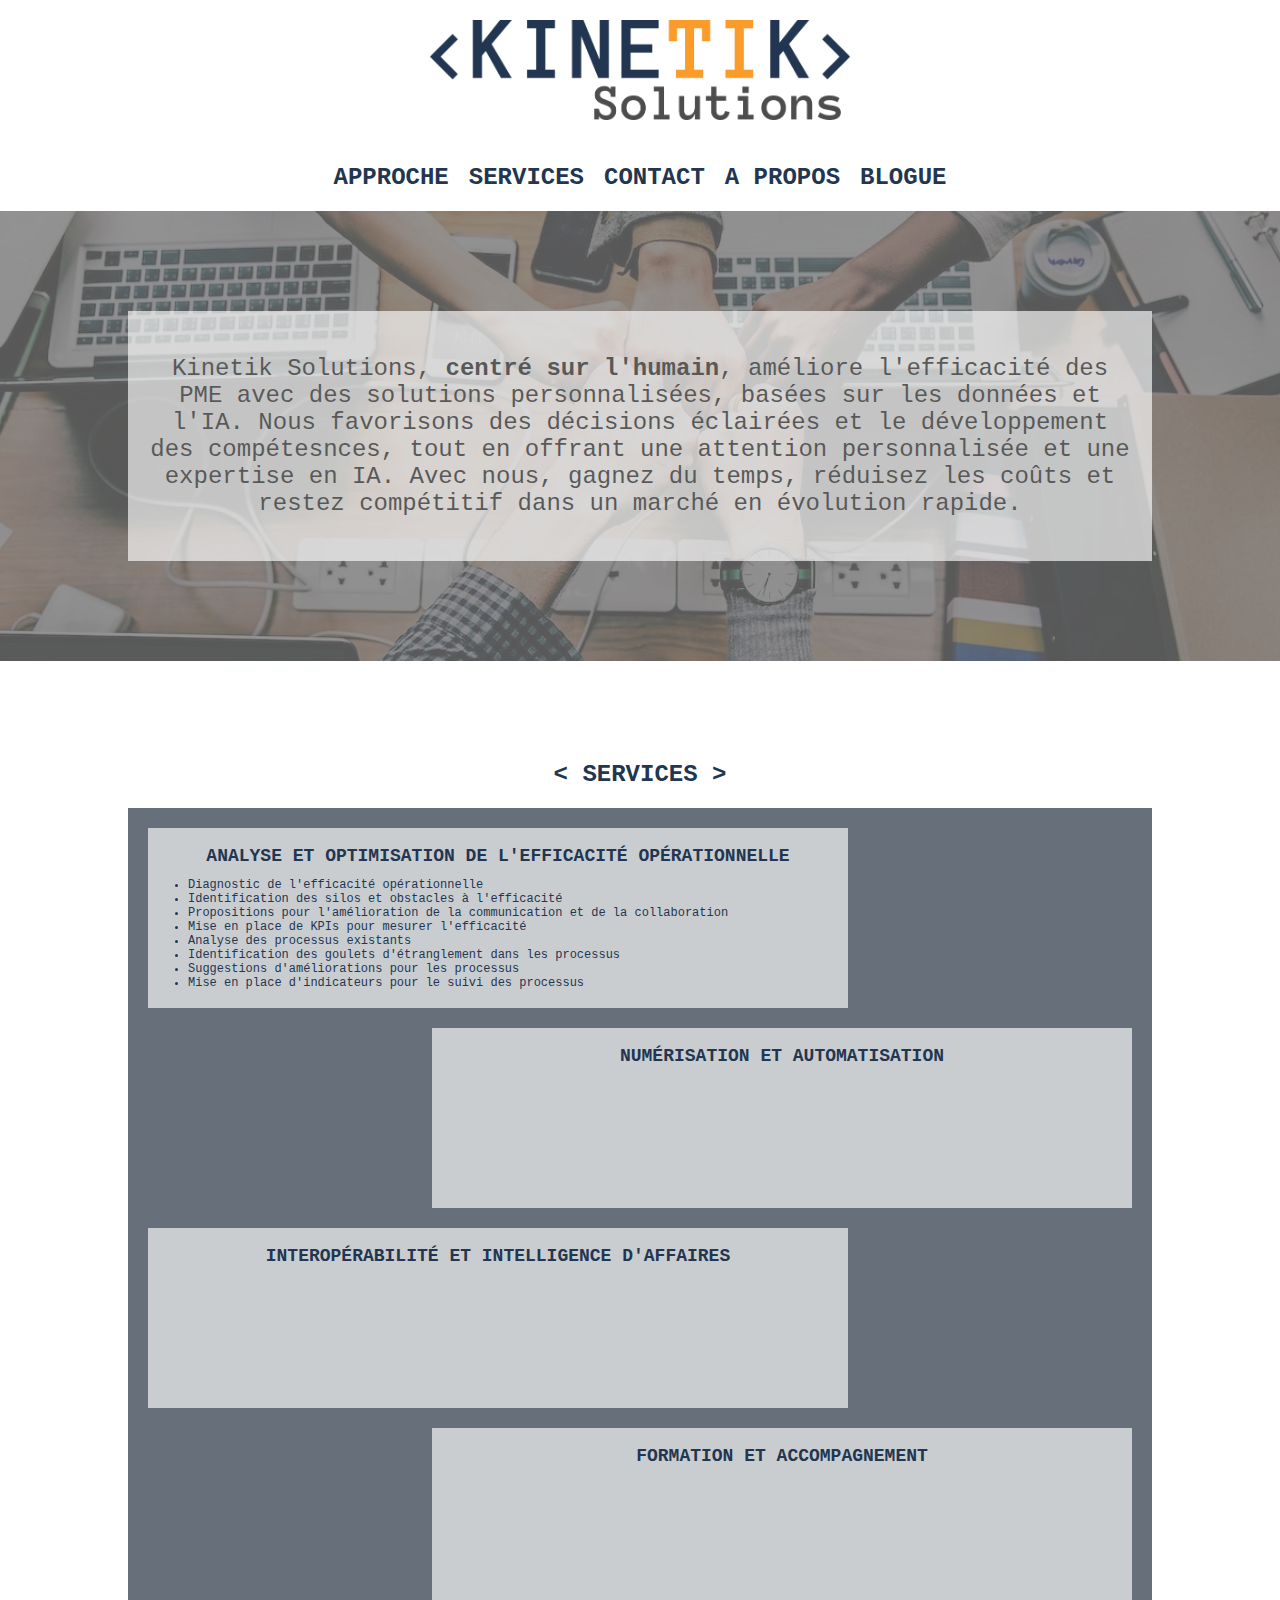
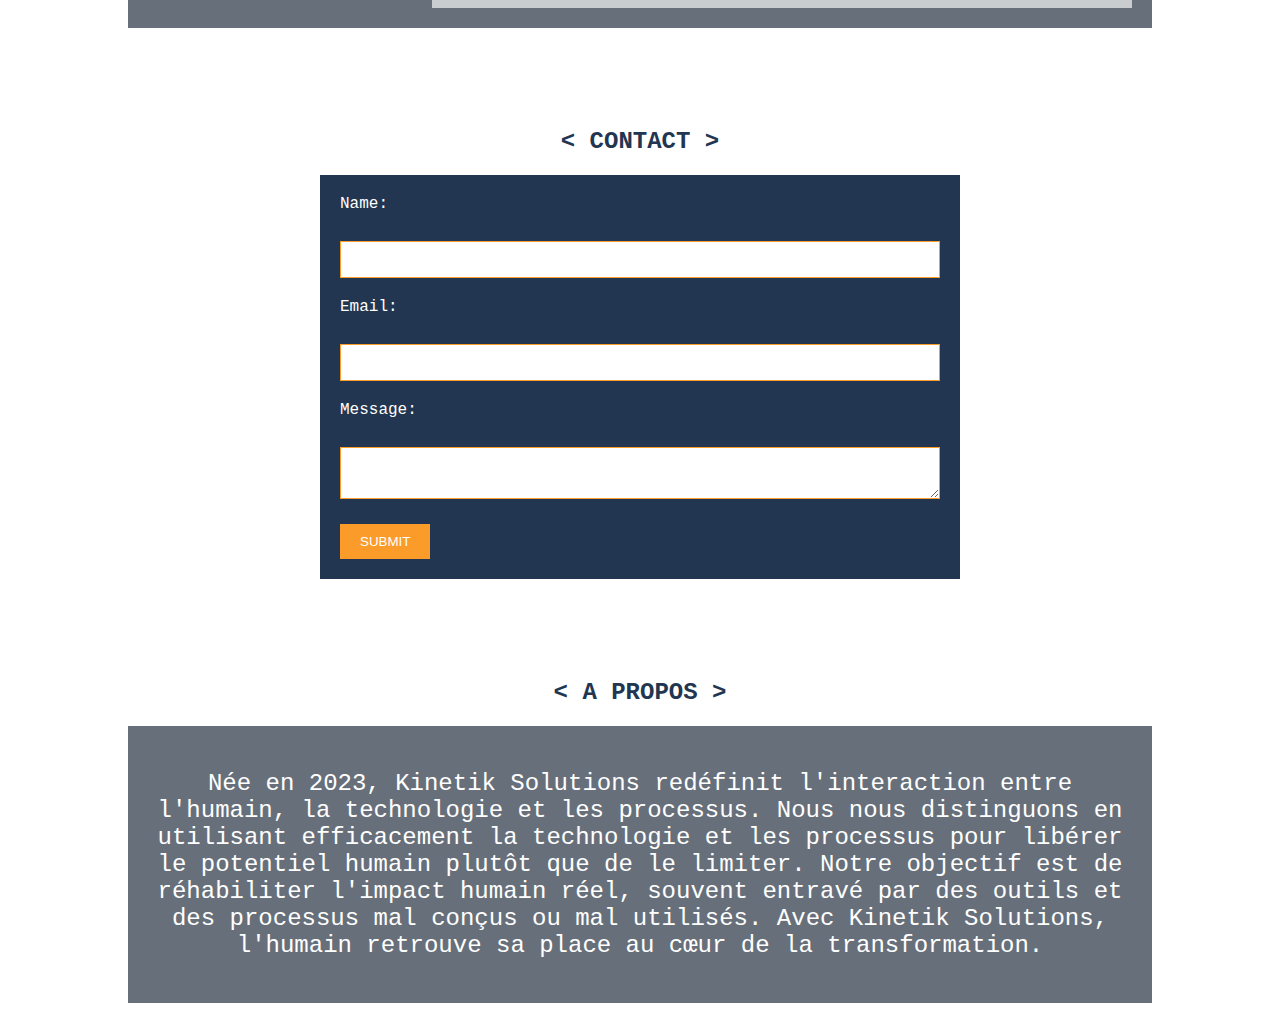
==== index.html @ 67745c31 "updates du 3 juillet" ====
<!DOCTYPE html>
<html>

<head>
    <style>
        * {
            box-sizing: border-box;
        }

        body,
        html {
            margin: 0;
            padding: 0;
        }

        #logo {
            width: 100%;
            text-align: center;
            padding: 20px;
        }

        #navbar {
            background: #FFF;
            color: #fff;
            text-align: center;
            padding: 20px;
            display: flex;
            justify-content: flex-start;
            align-items: center;
            position: relative;
            padding-left: 20px;
        }

        #navbar-container {
            display: flex;
            justify-content: center;
            align-items: center;
            width: 100%;
        }

        #navbar-container img {
            display: none;
            margin-right: 10px;

        }

        #navbar.sticky {
            position: fixed;
            top: 0;
            width: 100%;
            z-index: 1;
        }

        #navbar.sticky #navbar-container img {
            display: block;

        }

        #navbar ul {
            list-style-type: none;
            margin: 0;
            padding: 0;
            display: inline-flex;
            justify-content: center;
        }

        #navbar ul li {
            margin: 0 10px;
        }

        #navbar ul li a {
            text-decoration: none;
            font-family: 'Anonymous Pro', monospace;
            font-weight: bold;
            font-size: 24px;
            text-transform: uppercase;
            color: #223651;
            transition: color 0.2s;
        }

        #navbar ul li a:hover {
            color: #FB9C2A;
            text-decoration: underline;
        }

        @media (max-width: 768px) {
            #logo {
                display: none;
            }

            #navbar {
                flex-direction: column;
                align-items: center;
            }

            #navbar-container {
                flex-direction: column;
            }

            #navbar ul {
                flex-direction: column;
                width: 100%;
            }

            #navbar ul li {
                text-align: center;
                margin: 10px 0;
            }

            #navbar-container img {
                display: block;
                margin-bottom: 10px;
            }
        }



        .content h2 {
            margin-top: 100px;
            font-family: 'Anonymous Pro', monospace;
            font-weight: bold;
            color: #223651;
            font-size: 24px;
            text-align: center;
            text-transform: uppercase;


        }

        .content h3 {
            font-family: 'Anonymous Pro', monospace;
            font-weight: bold;
            color: #223651;
            font-size: 18px;
            margin-bottom: 10px;
            text-align: center;
            text-transform: uppercase;


        }

        .bg-image {
            background-image: url('./img/team.avif');
            opacity: 0.65;
            background-size: cover;
            background-position: center;
            width: 100vw;
            min-height: 50vh;
            display: flex;
            justify-content: center;
            align-items: center;
            position: relative;
        }

        .bg-image::after {
            content: "";
            background: rgba(0, 0, 0, 0.65);
            position: absolute;
            top: 0;
            bottom: 0;
            left: 0;
            right: 0;
        }

        .s1-text-box {
            background: rgba(255, 255, 255, 0.65);
            font-family: 'Anonymous Pro', monospace;
            font-size: 24px;
            padding: 20px;
            color: #000000;
            text-align: center;
            max-width: 80%;
            position: relative;
            z-index: 1;
        }

        .s2-text-box {
            background: rgba(22, 36, 51, 0.65);
            font-family: 'Anonymous Pro', monospace;
            font-size: 24px;
            padding: 20px;
            color: #223651;
            text-align: center;
            max-width: 80%;
            height: 820px;
            margin: 0 auto;
            position: relative;

        }

        .s4-text-box {
            background: rgba(22, 36, 51, 0.65);
            font-family: 'Anonymous Pro', monospace;
            font-size: 24px;
            padding: 20px;
            color: #FFF;
            text-align: center;
            max-width: 80%;
            margin: 0 auto;

        }

        .section1 {
            margin: 0;
            padding: 0;

        }

        .s2_box1 {
            left: 20px;
            position: absolute;
            width: 700px;
            height: 180px;
            background-color: rgba(255, 255, 255, 0.65)
        }

        .s2_box2 {
            position: absolute;
            right: 20px;
            top: 220px;
            width: 700px;
            height: 180px;
            background-color: rgba(255, 255, 255, 0.65);
        }

        .s2_box3 {
            left: 20px;
            position: absolute;
            top: 420px;
            width: 700px;
            height: 180px;
            background-color: rgba(255, 255, 255, 0.65)
        }

        .s2_box4 {
            position: absolute;
            right: 20px;
            top: 620px;
            width: 700px;
            height: 180px;
            background-color: rgba(255, 255, 255, 0.65);
        }

        .service_list {
            font-size: 12px;
            text-align: left;

        }

        @import url('https://fonts.googleapis.com/css2?family=Anonymous+Pro&display=swap');

        .contact-form-container {
            font-family: 'Anonymous Pro', monospace;
            background-color: #223651;
            color: #FFF;
            padding: 20px;
            width: 50%;
            margin: auto;
        }

        .contact-form label {
            display: block;
            margin-bottom: 10px;
        }

        .contact-form input[type="text"],
        .contact-form input[type="email"],
        .contact-form textarea {
            width: 100%;
            padding: 10px;
            margin-bottom: 20px;
            border: 1px solid #FB9C2A;
            background-color: #FFF;
            color: #223651;
        }

        .contact-form input[type="submit"] {
            background-color: #FB9C2A;
            border: none;
            color: #FFF;
            padding: 10px 20px;
            text-transform: uppercase;
            cursor: pointer;
        }

        .contact-form input[type="submit"]:hover {
            background-color: #FFF;
            color: #223651;
        }
    </style>
    <title>Kinetik Solutions</title>
</head>

<body>
    <div id="logo">
        <img src="./img/brand/ks_logo5_selected.png" alt="Kinetik Solutions Logo" height="100px">
    </div>

    <nav id="navbar">
        <div id="navbar-container">
            <img src="./img/brand/ks_logo5_selected.png" height="42px" alt="Nav Image">
            <ul>
                <li><a href="#section1">Approche</a></li>
                <li><a href="#section2">Services</a></li>
                <li><a href="#section3">Contact</a></li>
                <li><a href="#section4">A Propos</a></li>
                <li><a href="">Blogue</a></li>
            </ul>
        </div>
    </nav>

    <div id="section1" class="content">
        <div class="bg-image">
            <div class="s1-text-box">
                <p>Kinetik Solutions, <strong>centré sur l'humain</strong>, améliore l'efficacité des PME avec des
                    solutions personnalisées, basées sur les données et l'IA. Nous favorisons des décisions éclairées et
                    le développement des compétesnces, tout en offrant une attention personnalisée et une expertise en
                    IA. Avec nous, gagnez du temps, réduisez les coûts et restez compétitif dans un marché en évolution
                    rapide.</p>
            </div>
        </div>
    </div>

    <div id="section2" class="content">
        <h2>&lt Services &gt</h2>
        <div class="s2-text-box">
            <div class="s2_box1">
                <h3>Analyse et optimisation de l'efficacité opérationnelle</h3>
                <ul class="service_list">
                    <li>Diagnostic de l'efficacité opérationnelle</li>
                    <li>Identification des silos et obstacles à l'efficacité</li>
                    <li>Propositions pour l'amélioration de la communication et de la collaboration</li>
                    <li>Mise en place de KPIs pour mesurer l'efficacité</li>
                    <li>Analyse des processus existants</li>
                    <li>Identification des goulets d'étranglement dans les processus</li>
                    <li>Suggestions d'améliorations pour les processus</li>
                    <li>Mise en place d'indicateurs pour le suivi des processus</li>
                </uL>
            </div>
            <div class="s2_box2">
                <h3>Numérisation et automatisation</h3>
            </div>
            <div class="s2_box3">
                <h3>Interopérabilité et intelligence d'affaires</h3>
            </div>
            <div class="s2_box4">
                <h3>Formation et accompagnement</h3>
            </div>
        </div>

    </div>

    <div id="section3" class="content">
        <h2>&lt Contact &gt</h2>

        <div class="contact-form-container">
            <form class="contact-form">
                <label for="name">Name:</label><br>
                <input type="text" id="name" name="name"><br>
                <label for="email">Email:</label><br>
                <input type="email" id="email" name="email"><br>
                <label for="message">Message:</label><br>
                <textarea id="message" name="message"></textarea><br>
                <input type="submit" value="Submit">
            </form>
        </div>




    </div>

    <div id="section4" class="content">
        <h2>&lt A Propos &gt</h2>
        <div class="s4-text-box">
            <p>Née en 2023, Kinetik Solutions redéfinit l'interaction entre l'humain, la technologie et les processus.
                Nous nous distinguons en utilisant efficacement la technologie et les processus pour libérer le
                potentiel
                humain plutôt que de le limiter. Notre objectif est de réhabiliter l'impact humain réel, souvent entravé
                par
                des outils et des processus mal conçus ou mal utilisés. Avec Kinetik Solutions, l'humain retrouve sa
                place
                au cœur de la transformation.</p>
        </div>
    </div>



    <script>
        window.onscroll = function () { stickNavbar() };

        var navbar = document.getElementById("navbar");
        var navbarImage = document.querySelector("#navbar-container img");
        var sticky = navbar.offsetTop;

        function stickNavbar() {
            if (window.pageYOffset >= sticky) {
                navbar.classList.add("sticky");

            } else {
                navbar.classList.remove("sticky");

            }
        }

    </script>

</html>
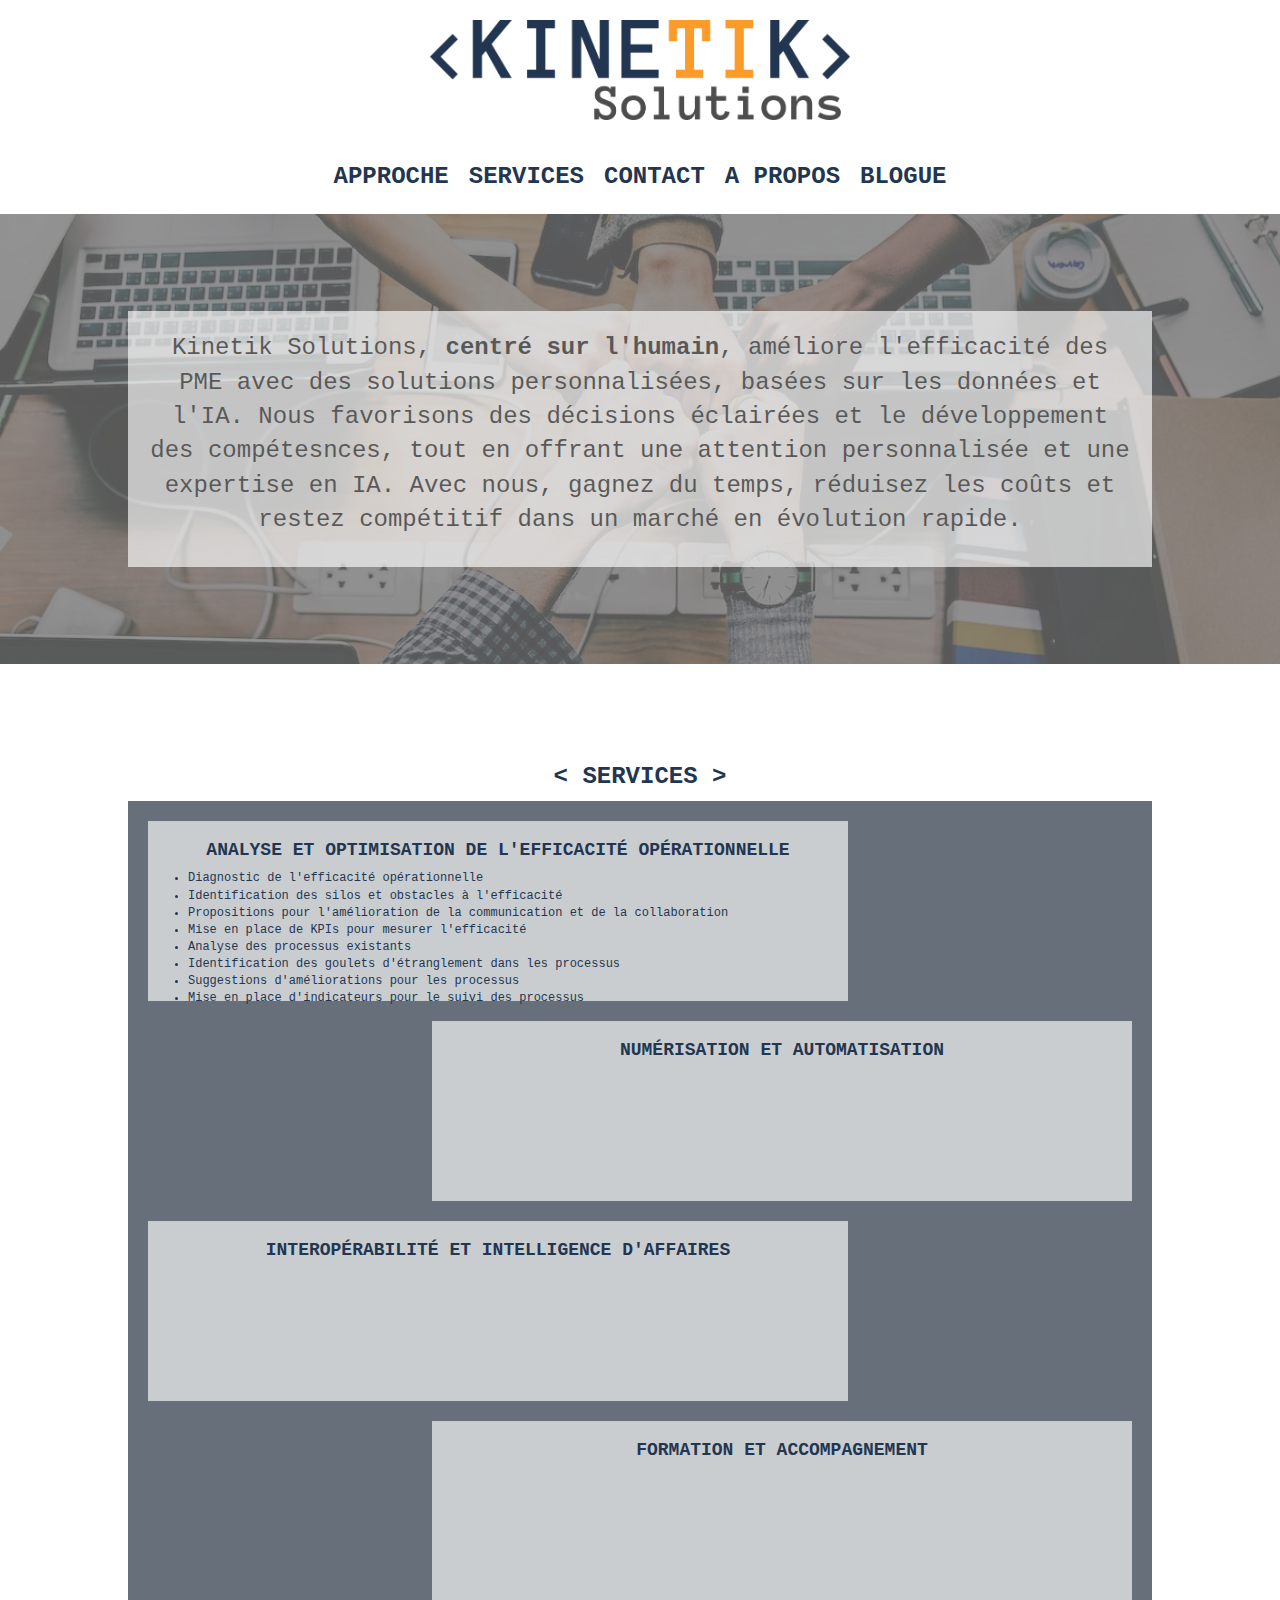
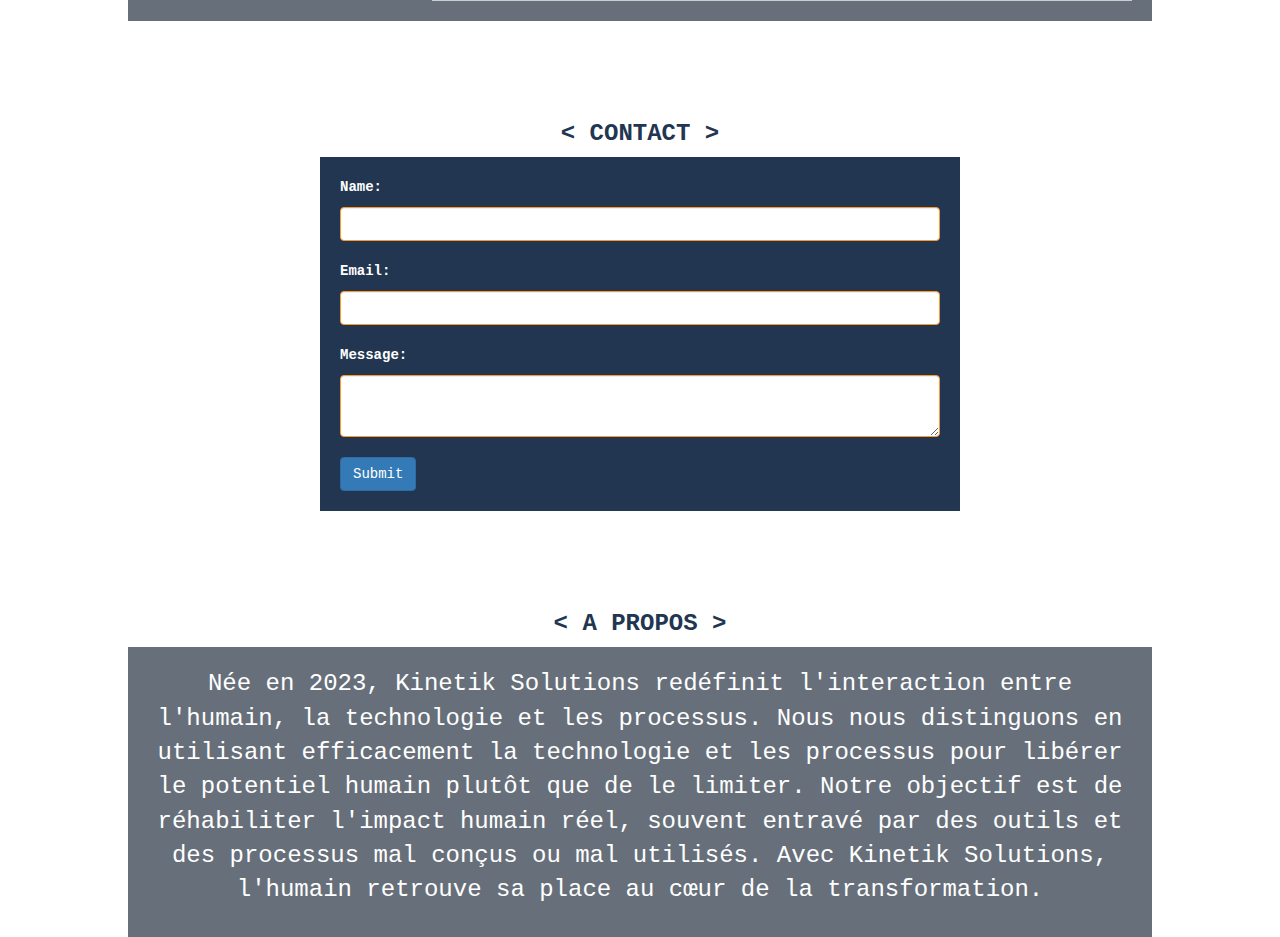
==== commit ab9fe0d1: "11 juillet update soir" ====
--- a/index.html
+++ b/index.html
@@ -1,5 +1,12 @@
 <!DOCTYPE html>
 <html>
+
+<title>Kinetik Solutions</title>
+<meta charset="utf-8">
+<meta name="viewport" content="width=device-width, initial-scale=1">
+<link rel="stylesheet" href="https://maxcdn.bootstrapcdn.com/bootstrap/3.4.1/css/bootstrap.min.css">
+<script src="https://ajax.googleapis.com/ajax/libs/jquery/3.6.4/jquery.min.js"></script>
+<script src="https://maxcdn.bootstrapcdn.com/bootstrap/3.4.1/js/bootstrap.min.js"></script>
 
 <head>
     <style>
@@ -355,13 +362,19 @@
 
         <div class="contact-form-container">
             <form class="contact-form">
-                <label for="name">Name:</label><br>
-                <input type="text" id="name" name="name"><br>
-                <label for="email">Email:</label><br>
-                <input type="email" id="email" name="email"><br>
-                <label for="message">Message:</label><br>
-                <textarea id="message" name="message"></textarea><br>
-                <input type="submit" value="Submit">
+                <div class="mb-3">
+                    <label for="name" class="form-label">Name:</label>
+                    <input type="text" class="form-control" id="name" name="name">
+                </div>
+                <div class="mb-3">
+                    <label for="email" class="form-label">Email:</label>
+                    <input type="email" class="form-control" id="email" name="email">
+                </div>
+                <div class="mb-3">
+                    <label for="message" class="form-label">Message:</label>
+                    <textarea class="form-control" id="message" name="message"></textarea>
+                </div>
+                <button type="submit" class="btn btn-primary">Submit</button>
             </form>
         </div>
 
@@ -385,24 +398,24 @@
     </div>
 
 
-
-    <script>
-        window.onscroll = function () { stickNavbar() };
-
-        var navbar = document.getElementById("navbar");
-        var navbarImage = document.querySelector("#navbar-container img");
-        var sticky = navbar.offsetTop;
-
-        function stickNavbar() {
-            if (window.pageYOffset >= sticky) {
-                navbar.classList.add("sticky");
-
-            } else {
-                navbar.classList.remove("sticky");
-
-            }
-        }
-
-    </script>
+</body>
+<script>
+    window.onscroll = function () { stickNavbar() };
+
+    var navbar = document.getElementById("navbar");
+    var navbarImage = document.querySelector("#navbar-container img");
+    var sticky = navbar.offsetTop;
+
+    function stickNavbar() {
+        if (window.pageYOffset >= sticky) {
+            navbar.classList.add("sticky");
+
+        } else {
+            navbar.classList.remove("sticky");
+
+        }
+    }
+
+</script>
 
 </html>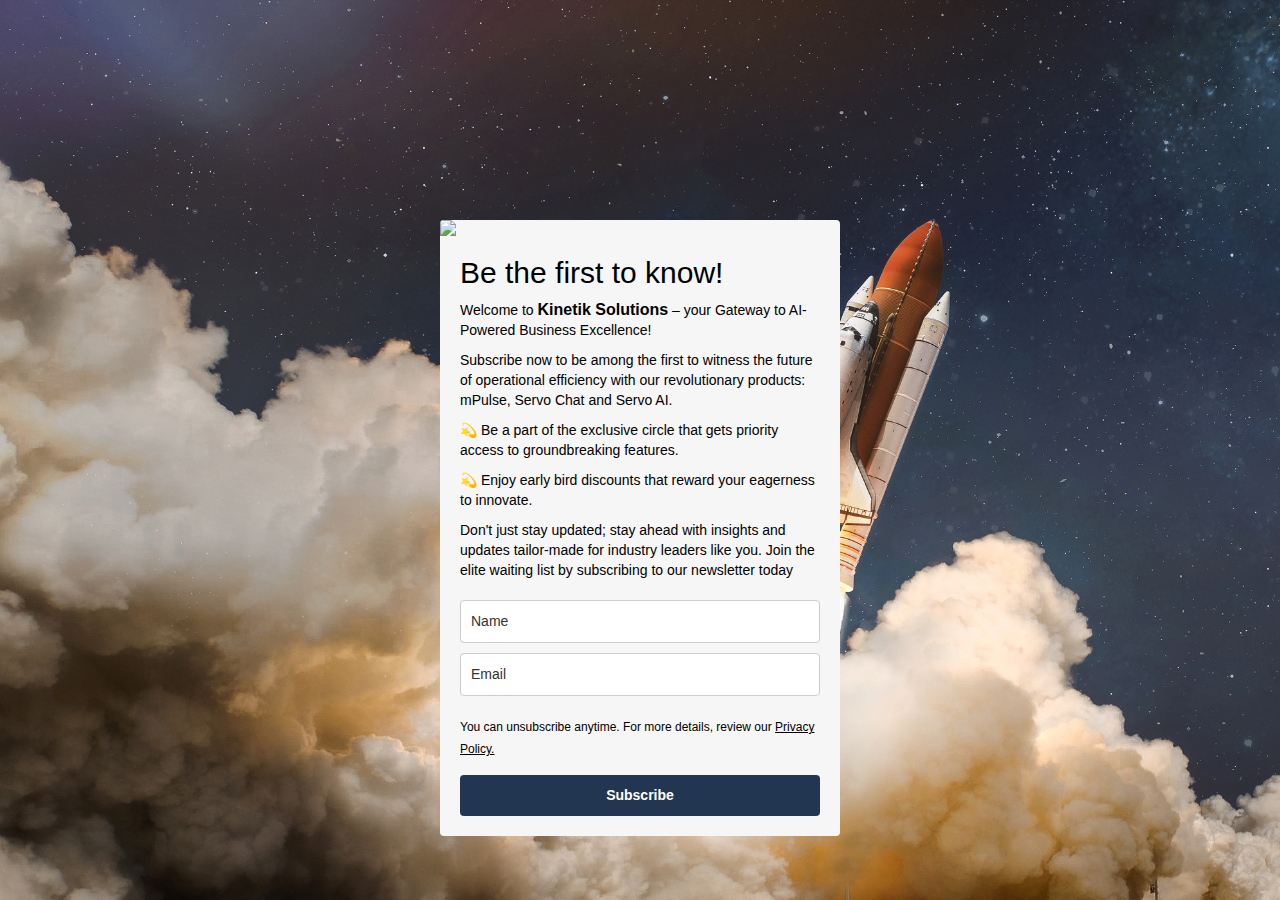
==== commit 20674bbc: "F2" ====
--- a/index.html
+++ b/index.html
@@ -1,421 +1,1305 @@
 <!DOCTYPE html>
 <html>
 
-<title>Kinetik Solutions</title>
-<meta charset="utf-8">
-<meta name="viewport" content="width=device-width, initial-scale=1">
-<link rel="stylesheet" href="https://maxcdn.bootstrapcdn.com/bootstrap/3.4.1/css/bootstrap.min.css">
-<script src="https://ajax.googleapis.com/ajax/libs/jquery/3.6.4/jquery.min.js"></script>
-<script src="https://maxcdn.bootstrapcdn.com/bootstrap/3.4.1/js/bootstrap.min.js"></script>
-
 <head>
     <style>
-        * {
-            box-sizing: border-box;
-        }
-
-        body,
-        html {
+        body {
             margin: 0;
             padding: 0;
+            overflow: hidden;
+            background-image: url("img/iStock-1333071682.jpg");
+            background-repeat: no-repeat;
+            background-size: cover;
+            background-attachment: fixed;
+
         }
 
-        #logo {
-            width: 100%;
-            text-align: center;
+        .content {
+            margin-top: 200px;
+            position: center;
+            z-index: 1;
             padding: 20px;
         }
-
-        #navbar {
-            background: #FFF;
-            color: #fff;
-            text-align: center;
-            padding: 20px;
-            display: flex;
-            justify-content: flex-start;
-            align-items: center;
-            position: relative;
-            padding-left: 20px;
-        }
-
-        #navbar-container {
-            display: flex;
-            justify-content: center;
-            align-items: center;
-            width: 100%;
-        }
-
-        #navbar-container img {
-            display: none;
-            margin-right: 10px;
-
-        }
-
-        #navbar.sticky {
-            position: fixed;
-            top: 0;
-            width: 100%;
-            z-index: 1;
-        }
-
-        #navbar.sticky #navbar-container img {
-            display: block;
-
-        }
-
-        #navbar ul {
-            list-style-type: none;
-            margin: 0;
-            padding: 0;
-            display: inline-flex;
-            justify-content: center;
-        }
-
-        #navbar ul li {
-            margin: 0 10px;
-        }
-
-        #navbar ul li a {
-            text-decoration: none;
-            font-family: 'Anonymous Pro', monospace;
-            font-weight: bold;
-            font-size: 24px;
-            text-transform: uppercase;
-            color: #223651;
-            transition: color 0.2s;
-        }
-
-        #navbar ul li a:hover {
-            color: #FB9C2A;
-            text-decoration: underline;
-        }
-
-        @media (max-width: 768px) {
-            #logo {
-                display: none;
-            }
-
-            #navbar {
-                flex-direction: column;
-                align-items: center;
-            }
-
-            #navbar-container {
-                flex-direction: column;
-            }
-
-            #navbar ul {
-                flex-direction: column;
-                width: 100%;
-            }
-
-            #navbar ul li {
-                text-align: center;
-                margin: 10px 0;
-            }
-
-            #navbar-container img {
-                display: block;
-                margin-bottom: 10px;
-            }
-        }
-
-
-
-        .content h2 {
-            margin-top: 100px;
-            font-family: 'Anonymous Pro', monospace;
-            font-weight: bold;
-            color: #223651;
-            font-size: 24px;
-            text-align: center;
-            text-transform: uppercase;
-
-
-        }
-
-        .content h3 {
-            font-family: 'Anonymous Pro', monospace;
-            font-weight: bold;
-            color: #223651;
-            font-size: 18px;
-            margin-bottom: 10px;
-            text-align: center;
-            text-transform: uppercase;
-
-
-        }
-
-        .bg-image {
-            background-image: url('./img/team.avif');
-            opacity: 0.65;
-            background-size: cover;
-            background-position: center;
-            width: 100vw;
-            min-height: 50vh;
-            display: flex;
-            justify-content: center;
-            align-items: center;
-            position: relative;
-        }
-
-        .bg-image::after {
-            content: "";
-            background: rgba(0, 0, 0, 0.65);
-            position: absolute;
-            top: 0;
-            bottom: 0;
-            left: 0;
-            right: 0;
-        }
-
-        .s1-text-box {
-            background: rgba(255, 255, 255, 0.65);
-            font-family: 'Anonymous Pro', monospace;
-            font-size: 24px;
-            padding: 20px;
-            color: #000000;
-            text-align: center;
-            max-width: 80%;
-            position: relative;
-            z-index: 1;
-        }
-
-        .s2-text-box {
-            background: rgba(22, 36, 51, 0.65);
-            font-family: 'Anonymous Pro', monospace;
-            font-size: 24px;
-            padding: 20px;
-            color: #223651;
-            text-align: center;
-            max-width: 80%;
-            height: 820px;
-            margin: 0 auto;
-            position: relative;
-
-        }
-
-        .s4-text-box {
-            background: rgba(22, 36, 51, 0.65);
-            font-family: 'Anonymous Pro', monospace;
-            font-size: 24px;
-            padding: 20px;
-            color: #FFF;
-            text-align: center;
-            max-width: 80%;
-            margin: 0 auto;
-
-        }
-
-        .section1 {
-            margin: 0;
-            padding: 0;
-
-        }
-
-        .s2_box1 {
-            left: 20px;
-            position: absolute;
-            width: 700px;
-            height: 180px;
-            background-color: rgba(255, 255, 255, 0.65)
-        }
-
-        .s2_box2 {
-            position: absolute;
-            right: 20px;
-            top: 220px;
-            width: 700px;
-            height: 180px;
-            background-color: rgba(255, 255, 255, 0.65);
-        }
-
-        .s2_box3 {
-            left: 20px;
-            position: absolute;
-            top: 420px;
-            width: 700px;
-            height: 180px;
-            background-color: rgba(255, 255, 255, 0.65)
-        }
-
-        .s2_box4 {
-            position: absolute;
-            right: 20px;
-            top: 620px;
-            width: 700px;
-            height: 180px;
-            background-color: rgba(255, 255, 255, 0.65);
-        }
-
-        .service_list {
-            font-size: 12px;
-            text-align: left;
-
-        }
-
-        @import url('https://fonts.googleapis.com/css2?family=Anonymous+Pro&display=swap');
-
-        .contact-form-container {
-            font-family: 'Anonymous Pro', monospace;
-            background-color: #223651;
-            color: #FFF;
-            padding: 20px;
-            width: 50%;
-            margin: auto;
-        }
-
-        .contact-form label {
-            display: block;
-            margin-bottom: 10px;
-        }
-
-        .contact-form input[type="text"],
-        .contact-form input[type="email"],
-        .contact-form textarea {
-            width: 100%;
-            padding: 10px;
-            margin-bottom: 20px;
-            border: 1px solid #FB9C2A;
-            background-color: #FFF;
-            color: #223651;
-        }
-
-        .contact-form input[type="submit"] {
-            background-color: #FB9C2A;
-            border: none;
-            color: #FFF;
-            padding: 10px 20px;
-            text-transform: uppercase;
-            cursor: pointer;
-        }
-
-        .contact-form input[type="submit"]:hover {
-            background-color: #FFF;
-            color: #223651;
-        }
     </style>
-    <title>Kinetik Solutions</title>
+    <!-- MailerLite Universal -->
+    <script>
+        (function (w, d, e, u, f, l, n) {
+            w[f] = w[f] || function () {
+                (w[f].q = w[f].q || [])
+                    .push(arguments);
+            }, l = d.createElement(e), l.async = 1, l.src = u,
+                n = d.getElementsByTagName(e)[0], n.parentNode.insertBefore(l, n);
+        })
+            (window, document, 'script', 'https://assets.mailerlite.com/js/universal.js', 'ml');
+        ml('account', '601253');
+    </script>
+    <!-- End MailerLite Universal -->
 </head>
 
 <body>
-    <div id="logo">
-        <img src="./img/brand/ks_logo5_selected.png" alt="Kinetik Solutions Logo" height="100px">
-    </div>
-
-    <nav id="navbar">
-        <div id="navbar-container">
-            <img src="./img/brand/ks_logo5_selected.png" height="42px" alt="Nav Image">
-            <ul>
-                <li><a href="#section1">Approche</a></li>
-                <li><a href="#section2">Services</a></li>
-                <li><a href="#section3">Contact</a></li>
-                <li><a href="#section4">A Propos</a></li>
-                <li><a href="">Blogue</a></li>
-            </ul>
-        </div>
-    </nav>
-
-    <div id="section1" class="content">
-        <div class="bg-image">
-            <div class="s1-text-box">
-                <p>Kinetik Solutions, <strong>centré sur l'humain</strong>, améliore l'efficacité des PME avec des
-                    solutions personnalisées, basées sur les données et l'IA. Nous favorisons des décisions éclairées et
-                    le développement des compétesnces, tout en offrant une attention personnalisée et une expertise en
-                    IA. Avec nous, gagnez du temps, réduisez les coûts et restez compétitif dans un marché en évolution
-                    rapide.</p>
+    <div class="content">
+        <div class="ml-embedded" data-form="qgrKJE">
+            <style type="text/css">
+                @import url("https://assets.mlcdn.com/fonts.css?version=1693313");
+            </style>
+            <style type="text/css">
+                /* LOADER */
+                .ml-form-embedSubmitLoad {
+                    display: inline-block;
+                    width: 20px;
+                    height: 20px;
+                }
+
+                .g-recaptcha {
+                    transform: scale(1);
+                    -webkit-transform: scale(1);
+                    transform-origin: 0 0;
+                    -webkit-transform-origin: 0 0;
+                    height: ;
+                }
+
+                .sr-only {
+                    position: absolute;
+                    width: 1px;
+                    height: 1px;
+                    padding: 0;
+                    margin: -1px;
+                    overflow: hidden;
+                    clip: rect(0, 0, 0, 0);
+                    border: 0;
+                }
+
+                .ml-form-embedSubmitLoad:after {
+                    content: " ";
+                    display: block;
+                    width: 11px;
+                    height: 11px;
+                    margin: 1px;
+                    border-radius: 50%;
+                    border: 4px solid #fff;
+                    border-color: #ffffff #ffffff #ffffff transparent;
+                    animation: ml-form-embedSubmitLoad 1.2s linear infinite;
+                }
+
+                @keyframes ml-form-embedSubmitLoad {
+                    0% {
+                        transform: rotate(0deg);
+                    }
+
+                    100% {
+                        transform: rotate(360deg);
+                    }
+                }
+
+                #mlb2-7775690.ml-form-embedContainer {
+                    box-sizing: border-box;
+                    display: table;
+                    margin: 0 auto;
+                    position: static;
+                    width: 100% !important;
+                }
+
+                #mlb2-7775690.ml-form-embedContainer h4,
+                #mlb2-7775690.ml-form-embedContainer p,
+                #mlb2-7775690.ml-form-embedContainer span,
+                #mlb2-7775690.ml-form-embedContainer button {
+                    text-transform: none !important;
+                    letter-spacing: normal !important;
+                }
+
+                #mlb2-7775690.ml-form-embedContainer .ml-form-embedWrapper {
+                    background-color: #f6f6f6;
+
+                    border-width: 0px;
+                    border-color: transparent;
+                    border-radius: 4px;
+                    border-style: solid;
+                    box-sizing: border-box;
+                    display: inline-block !important;
+                    margin: 0;
+                    padding: 0;
+                    position: relative;
+                }
+
+                #mlb2-7775690.ml-form-embedContainer .ml-form-embedWrapper.embedPopup,
+                #mlb2-7775690.ml-form-embedContainer .ml-form-embedWrapper.embedDefault {
+                    width: 400px;
+                }
+
+                #mlb2-7775690.ml-form-embedContainer .ml-form-embedWrapper.embedForm {
+                    max-width: 400px;
+                    width: 100%;
+                }
+
+                #mlb2-7775690.ml-form-embedContainer .ml-form-align-left {
+                    text-align: left;
+                }
+
+                #mlb2-7775690.ml-form-embedContainer .ml-form-align-center {
+                    text-align: center;
+                }
+
+                #mlb2-7775690.ml-form-embedContainer .ml-form-align-default {
+                    display: table-cell !important;
+                    vertical-align: middle !important;
+                    text-align: center !important;
+                }
+
+                #mlb2-7775690.ml-form-embedContainer .ml-form-align-right {
+                    text-align: right;
+                }
+
+                #mlb2-7775690.ml-form-embedContainer .ml-form-embedWrapper .ml-form-embedHeader img {
+                    border-top-left-radius: 4px;
+                    border-top-right-radius: 4px;
+                    height: auto;
+                    margin: 0 auto !important;
+                    max-width: 100%;
+                    width: 400px;
+                }
+
+                #mlb2-7775690.ml-form-embedContainer .ml-form-embedWrapper .ml-form-embedBody,
+                #mlb2-7775690.ml-form-embedContainer .ml-form-embedWrapper .ml-form-successBody {
+                    padding: 20px 20px 0 20px;
+                }
+
+                #mlb2-7775690.ml-form-embedContainer .ml-form-embedWrapper .ml-form-embedBody.ml-form-embedBodyHorizontal {
+                    padding-bottom: 0;
+                }
+
+                #mlb2-7775690.ml-form-embedContainer .ml-form-embedWrapper .ml-form-embedBody .ml-form-embedContent,
+                #mlb2-7775690.ml-form-embedContainer .ml-form-embedWrapper .ml-form-successBody .ml-form-successContent {
+                    text-align: left;
+                    margin: 0 0 20px 0;
+                }
+
+                #mlb2-7775690.ml-form-embedContainer .ml-form-embedWrapper .ml-form-embedBody .ml-form-embedContent h4,
+                #mlb2-7775690.ml-form-embedContainer .ml-form-embedWrapper .ml-form-successBody .ml-form-successContent h4 {
+                    color: #000000;
+                    font-family: 'Inter', sans-serif;
+                    font-size: 30px;
+                    font-weight: 400;
+                    margin: 0 0 10px 0;
+                    text-align: left;
+                    word-break: break-word;
+                }
+
+                #mlb2-7775690.ml-form-embedContainer .ml-form-embedWrapper .ml-form-embedBody .ml-form-embedContent p,
+                #mlb2-7775690.ml-form-embedContainer .ml-form-embedWrapper .ml-form-successBody .ml-form-successContent p {
+                    color: #000000;
+                    font-family: 'Open Sans', Arial, Helvetica, sans-serif;
+                    font-size: 14px;
+                    font-weight: 400;
+                    line-height: 20px;
+                    margin: 0 0 10px 0;
+                    text-align: left;
+                }
+
+                #mlb2-7775690.ml-form-embedContainer .ml-form-embedWrapper .ml-form-embedBody .ml-form-embedContent ul,
+                #mlb2-7775690.ml-form-embedContainer .ml-form-embedWrapper .ml-form-embedBody .ml-form-embedContent ol,
+                #mlb2-7775690.ml-form-embedContainer .ml-form-embedWrapper .ml-form-successBody .ml-form-successContent ul,
+                #mlb2-7775690.ml-form-embedContainer .ml-form-embedWrapper .ml-form-successBody .ml-form-successContent ol {
+                    color: #000000;
+                    font-family: 'Open Sans', Arial, Helvetica, sans-serif;
+                    font-size: 14px;
+                }
+
+                #mlb2-7775690.ml-form-embedContainer .ml-form-embedWrapper .ml-form-embedBody .ml-form-embedContent ol ol,
+                #mlb2-7775690.ml-form-embedContainer .ml-form-embedWrapper .ml-form-successBody .ml-form-successContent ol ol {
+                    list-style-type: lower-alpha;
+                }
+
+                #mlb2-7775690.ml-form-embedContainer .ml-form-embedWrapper .ml-form-embedBody .ml-form-embedContent ol ol ol,
+                #mlb2-7775690.ml-form-embedContainer .ml-form-embedWrapper .ml-form-successBody .ml-form-successContent ol ol ol {
+                    list-style-type: lower-roman;
+                }
+
+                #mlb2-7775690.ml-form-embedContainer .ml-form-embedWrapper .ml-form-embedBody .ml-form-embedContent p a,
+                #mlb2-7775690.ml-form-embedContainer .ml-form-embedWrapper .ml-form-successBody .ml-form-successContent p a {
+                    color: #000000;
+                    text-decoration: underline;
+                }
+
+                #mlb2-7775690.ml-form-embedContainer .ml-form-embedWrapper .ml-block-form .ml-field-group {
+                    text-align: left !important;
+                }
+
+                #mlb2-7775690.ml-form-embedContainer .ml-form-embedWrapper .ml-block-form .ml-field-group label {
+                    margin-bottom: 5px;
+                    color: #333333;
+                    font-size: 14px;
+                    font-family: 'Open Sans', Arial, Helvetica, sans-serif;
+                    font-weight: bold;
+                    font-style: normal;
+                    text-decoration: none;
+                    ;
+                    display: inline-block;
+                    line-height: 20px;
+                }
+
+                #mlb2-7775690.ml-form-embedContainer .ml-form-embedWrapper .ml-form-embedBody .ml-form-embedContent p:last-child,
+                #mlb2-7775690.ml-form-embedContainer .ml-form-embedWrapper .ml-form-successBody .ml-form-successContent p:last-child {
+                    margin: 0;
+                }
+
+                #mlb2-7775690.ml-form-embedContainer .ml-form-embedWrapper .ml-form-embedBody form {
+                    margin: 0;
+                    width: 100%;
+                }
+
+                #mlb2-7775690.ml-form-embedContainer .ml-form-embedWrapper .ml-form-embedBody .ml-form-formContent,
+                #mlb2-7775690.ml-form-embedContainer .ml-form-embedWrapper .ml-form-embedBody .ml-form-checkboxRow {
+                    margin: 0 0 20px 0;
+                    width: 100%;
+                }
+
+                #mlb2-7775690.ml-form-embedContainer .ml-form-embedWrapper .ml-form-embedBody .ml-form-checkboxRow {
+                    float: left;
+                }
+
+                #mlb2-7775690.ml-form-embedContainer .ml-form-embedWrapper .ml-form-embedBody .ml-form-formContent.horozintalForm {
+                    margin: 0;
+                    padding: 0 0 20px 0;
+                    width: 100%;
+                    height: auto;
+                    float: left;
+                }
+
+                #mlb2-7775690.ml-form-embedContainer .ml-form-embedWrapper .ml-form-embedBody .ml-form-fieldRow {
+                    margin: 0 0 10px 0;
+                    width: 100%;
+                }
+
+                #mlb2-7775690.ml-form-embedContainer .ml-form-embedWrapper .ml-form-embedBody .ml-form-fieldRow.ml-last-item {
+                    margin: 0;
+                }
+
+                #mlb2-7775690.ml-form-embedContainer .ml-form-embedWrapper .ml-form-embedBody .ml-form-fieldRow.ml-formfieldHorizintal {
+                    margin: 0;
+                }
+
+                #mlb2-7775690.ml-form-embedContainer .ml-form-embedWrapper .ml-form-embedBody .ml-form-fieldRow input {
+                    background-color: #ffffff !important;
+                    color: #333333 !important;
+                    border-color: #cccccc;
+                    border-radius: 4px !important;
+                    border-style: solid !important;
+                    border-width: 1px !important;
+                    font-family: 'Open Sans', Arial, Helvetica, sans-serif;
+                    font-size: 14px !important;
+                    height: auto;
+                    line-height: 21px !important;
+                    margin-bottom: 0;
+                    margin-top: 0;
+                    margin-left: 0;
+                    margin-right: 0;
+                    padding: 10px 10px !important;
+                    width: 100% !important;
+                    box-sizing: border-box !important;
+                    max-width: 100% !important;
+                }
+
+                #mlb2-7775690.ml-form-embedContainer .ml-form-embedWrapper .ml-form-embedBody .ml-form-fieldRow input::-webkit-input-placeholder,
+                #mlb2-7775690.ml-form-embedContainer .ml-form-embedWrapper .ml-form-embedBody .ml-form-horizontalRow input::-webkit-input-placeholder {
+                    color: #333333;
+                }
+
+                #mlb2-7775690.ml-form-embedContainer .ml-form-embedWrapper .ml-form-embedBody .ml-form-fieldRow input::-moz-placeholder,
+                #mlb2-7775690.ml-form-embedContainer .ml-form-embedWrapper .ml-form-embedBody .ml-form-horizontalRow input::-moz-placeholder {
+                    color: #333333;
+                }
+
+                #mlb2-7775690.ml-form-embedContainer .ml-form-embedWrapper .ml-form-embedBody .ml-form-fieldRow input:-ms-input-placeholder,
+                #mlb2-7775690.ml-form-embedContainer .ml-form-embedWrapper .ml-form-embedBody .ml-form-horizontalRow input:-ms-input-placeholder {
+                    color: #333333;
+                }
+
+                #mlb2-7775690.ml-form-embedContainer .ml-form-embedWrapper .ml-form-embedBody .ml-form-fieldRow input:-moz-placeholder,
+                #mlb2-7775690.ml-form-embedContainer .ml-form-embedWrapper .ml-form-embedBody .ml-form-horizontalRow input:-moz-placeholder {
+                    color: #333333;
+                }
+
+                #mlb2-7775690.ml-form-embedContainer .ml-form-embedWrapper .ml-form-embedBody .ml-form-fieldRow textarea,
+                #mlb2-7775690.ml-form-embedContainer .ml-form-embedWrapper .ml-form-embedBody .ml-form-horizontalRow textarea {
+                    background-color: #ffffff !important;
+                    color: #333333 !important;
+                    border-color: #cccccc;
+                    border-radius: 4px !important;
+                    border-style: solid !important;
+                    border-width: 1px !important;
+                    font-family: 'Open Sans', Arial, Helvetica, sans-serif;
+                    font-size: 14px !important;
+                    height: auto;
+                    line-height: 21px !important;
+                    margin-bottom: 0;
+                    margin-top: 0;
+                    padding: 10px 10px !important;
+                    width: 100% !important;
+                    box-sizing: border-box !important;
+                    max-width: 100% !important;
+                }
+
+                #mlb2-7775690.ml-form-embedContainer .ml-form-embedWrapper .ml-form-embedBody .ml-form-fieldRow .custom-radio .custom-control-label::before,
+                #mlb2-7775690.ml-form-embedContainer .ml-form-embedWrapper .ml-form-embedBody .ml-form-horizontalRow .custom-radio .custom-control-label::before,
+                #mlb2-7775690.ml-form-embedContainer .ml-form-embedWrapper .ml-form-embedBody .ml-form-fieldRow .custom-checkbox .custom-control-label::before,
+                #mlb2-7775690.ml-form-embedContainer .ml-form-embedWrapper .ml-form-embedBody .ml-form-horizontalRow .custom-checkbox .custom-control-label::before,
+                #mlb2-7775690.ml-form-embedContainer .ml-form-embedWrapper .ml-form-embedBody .ml-form-embedPermissions .ml-form-embedPermissionsOptionsCheckbox .label-description::before,
+                #mlb2-7775690.ml-form-embedContainer .ml-form-embedWrapper .ml-form-embedBody .ml-form-interestGroupsRow .ml-form-interestGroupsRowCheckbox .label-description::before,
+                #mlb2-7775690.ml-form-embedContainer .ml-form-embedWrapper .ml-form-embedBody .ml-form-checkboxRow .label-description::before {
+                    border-color: #cccccc !important;
+                    background-color: #ffffff !important;
+                }
+
+                #mlb2-7775690.ml-form-embedContainer .ml-form-embedWrapper .ml-form-embedBody .ml-form-fieldRow input.custom-control-input[type="checkbox"] {
+                    box-sizing: border-box;
+                    padding: 0;
+                    position: absolute;
+                    z-index: -1;
+                    opacity: 0;
+                    margin-top: 5px;
+                    margin-left: -1.5rem;
+                    overflow: visible;
+                }
+
+                #mlb2-7775690.ml-form-embedContainer .ml-form-embedWrapper .ml-form-embedBody .ml-form-fieldRow .custom-checkbox .custom-control-label::before,
+                #mlb2-7775690.ml-form-embedContainer .ml-form-embedWrapper .ml-form-embedBody .ml-form-horizontalRow .custom-checkbox .custom-control-label::before,
+                #mlb2-7775690.ml-form-embedContainer .ml-form-embedWrapper .ml-form-embedBody .ml-form-embedPermissions .ml-form-embedPermissionsOptionsCheckbox .label-description::before,
+                #mlb2-7775690.ml-form-embedContainer .ml-form-embedWrapper .ml-form-embedBody .ml-form-interestGroupsRow .ml-form-interestGroupsRowCheckbox .label-description::before,
+                #mlb2-7775690.ml-form-embedContainer .ml-form-embedWrapper .ml-form-embedBody .ml-form-checkboxRow .label-description::before {
+                    border-radius: 4px !important;
+                }
+
+
+                #mlb2-7775690.ml-form-embedContainer .ml-form-embedWrapper .ml-form-embedBody .ml-form-checkboxRow input[type=checkbox]:checked~.label-description::after,
+                #mlb2-7775690.ml-form-embedContainer .ml-form-embedWrapper .ml-form-embedBody .ml-form-embedPermissions .ml-form-embedPermissionsOptionsCheckbox input[type=checkbox]:checked~.label-description::after,
+                #mlb2-7775690.ml-form-embedContainer .ml-form-embedWrapper .ml-form-embedBody .ml-form-fieldRow .custom-checkbox .custom-control-input:checked~.custom-control-label::after,
+                #mlb2-7775690.ml-form-embedContainer .ml-form-embedWrapper .ml-form-embedBody .ml-form-horizontalRow .custom-checkbox .custom-control-input:checked~.custom-control-label::after,
+                #mlb2-7775690.ml-form-embedContainer .ml-form-embedWrapper .ml-form-embedBody .ml-form-interestGroupsRow .ml-form-interestGroupsRowCheckbox input[type=checkbox]:checked~.label-description::after {
+                    background-image: url("data:image/svg+xml,%3csvg xmlns='http://www.w3.org/2000/svg' viewBox='0 0 8 8'%3e%3cpath fill='%23fff' d='M6.564.75l-3.59 3.612-1.538-1.55L0 4.26 2.974 7.25 8 2.193z'/%3e%3c/svg%3e");
+                }
+
+                #mlb2-7775690.ml-form-embedContainer .ml-form-embedWrapper .ml-form-embedBody .ml-form-fieldRow .custom-radio .custom-control-input:checked~.custom-control-label::after,
+                #mlb2-7775690.ml-form-embedContainer .ml-form-embedWrapper .ml-form-embedBody .ml-form-fieldRow .custom-radio .custom-control-input:checked~.custom-control-label::after {
+                    background-image: url("data:image/svg+xml,%3csvg xmlns='http://www.w3.org/2000/svg' viewBox='-4 -4 8 8'%3e%3ccircle r='3' fill='%23fff'/%3e%3c/svg%3e");
+                }
+
+                #mlb2-7775690.ml-form-embedContainer .ml-form-embedWrapper .ml-form-embedBody .ml-form-fieldRow .custom-radio .custom-control-input:checked~.custom-control-label::before,
+                #mlb2-7775690.ml-form-embedContainer .ml-form-embedWrapper .ml-form-embedBody .ml-form-horizontalRow .custom-radio .custom-control-input:checked~.custom-control-label::before,
+                #mlb2-7775690.ml-form-embedContainer .ml-form-embedWrapper .ml-form-embedBody .ml-form-fieldRow .custom-checkbox .custom-control-input:checked~.custom-control-label::before,
+                #mlb2-7775690.ml-form-embedContainer .ml-form-embedWrapper .ml-form-embedBody .ml-form-horizontalRow .custom-checkbox .custom-control-input:checked~.custom-control-label::before,
+                #mlb2-7775690.ml-form-embedContainer .ml-form-embedWrapper .ml-form-embedBody .ml-form-embedPermissions .ml-form-embedPermissionsOptionsCheckbox input[type=checkbox]:checked~.label-description::before,
+                #mlb2-7775690.ml-form-embedContainer .ml-form-embedWrapper .ml-form-embedBody .ml-form-interestGroupsRow .ml-form-interestGroupsRowCheckbox input[type=checkbox]:checked~.label-description::before,
+                #mlb2-7775690.ml-form-embedContainer .ml-form-embedWrapper .ml-form-embedBody .ml-form-checkboxRow input[type=checkbox]:checked~.label-description::before {
+                    border-color: #000000 !important;
+                    background-color: #000000 !important;
+                }
+
+                #mlb2-7775690.ml-form-embedContainer .ml-form-embedWrapper .ml-form-embedBody .ml-form-fieldRow .custom-radio .custom-control-label::before,
+                #mlb2-7775690.ml-form-embedContainer .ml-form-embedWrapper .ml-form-embedBody .ml-form-horizontalRow .custom-radio .custom-control-label::before,
+                #mlb2-7775690.ml-form-embedContainer .ml-form-embedWrapper .ml-form-embedBody .ml-form-fieldRow .custom-radio .custom-control-label::after,
+                #mlb2-7775690.ml-form-embedContainer .ml-form-embedWrapper .ml-form-embedBody .ml-form-horizontalRow .custom-radio .custom-control-label::after,
+                #mlb2-7775690.ml-form-embedContainer .ml-form-embedWrapper .ml-form-embedBody .ml-form-fieldRow .custom-checkbox .custom-control-label::before,
+                #mlb2-7775690.ml-form-embedContainer .ml-form-embedWrapper .ml-form-embedBody .ml-form-fieldRow .custom-checkbox .custom-control-label::after,
+                #mlb2-7775690.ml-form-embedContainer .ml-form-embedWrapper .ml-form-embedBody .ml-form-horizontalRow .custom-checkbox .custom-control-label::before,
+                #mlb2-7775690.ml-form-embedContainer .ml-form-embedWrapper .ml-form-embedBody .ml-form-horizontalRow .custom-checkbox .custom-control-label::after {
+                    top: 2px;
+                    box-sizing: border-box;
+                }
+
+                #mlb2-7775690.ml-form-embedContainer .ml-form-embedWrapper .ml-form-embedBody .ml-form-embedPermissions .ml-form-embedPermissionsOptionsCheckbox .label-description::before,
+                #mlb2-7775690.ml-form-embedContainer .ml-form-embedWrapper .ml-form-embedBody .ml-form-embedPermissions .ml-form-embedPermissionsOptionsCheckbox .label-description::after,
+                #mlb2-7775690.ml-form-embedContainer .ml-form-embedWrapper .ml-form-embedBody .ml-form-checkboxRow .label-description::before,
+                #mlb2-7775690.ml-form-embedContainer .ml-form-embedWrapper .ml-form-embedBody .ml-form-checkboxRow .label-description::after {
+                    top: 0px !important;
+                    box-sizing: border-box !important;
+                }
+
+                #mlb2-7775690.ml-form-embedContainer .ml-form-embedWrapper .ml-form-embedBody .ml-form-checkboxRow .label-description::before,
+                #mlb2-7775690.ml-form-embedContainer .ml-form-embedWrapper .ml-form-embedBody .ml-form-checkboxRow .label-description::after {
+                    top: 0px !important;
+                    box-sizing: border-box !important;
+                }
+
+                #mlb2-7775690.ml-form-embedContainer .ml-form-embedWrapper .ml-form-embedBody .ml-form-interestGroupsRow .ml-form-interestGroupsRowCheckbox .label-description::after {
+                    top: 0px !important;
+                    box-sizing: border-box !important;
+                    position: absolute;
+                    left: -1.5rem;
+                    display: block;
+                    width: 1rem;
+                    height: 1rem;
+                    content: "";
+                }
+
+                #mlb2-7775690.ml-form-embedContainer .ml-form-embedWrapper .ml-form-embedBody .ml-form-interestGroupsRow .ml-form-interestGroupsRowCheckbox .label-description::before {
+                    top: 0px !important;
+                    box-sizing: border-box !important;
+                }
+
+                #mlb2-7775690.ml-form-embedContainer .ml-form-embedWrapper .ml-form-embedBody .custom-control-label::before {
+                    position: absolute;
+                    top: 4px;
+                    left: -1.5rem;
+                    display: block;
+                    width: 16px;
+                    height: 16px;
+                    pointer-events: none;
+                    content: "";
+                    background-color: #ffffff;
+                    border: #adb5bd solid 1px;
+                    border-radius: 50%;
+                }
+
+                #mlb2-7775690.ml-form-embedContainer .ml-form-embedWrapper .ml-form-embedBody .custom-control-label::after {
+                    position: absolute;
+                    top: 2px !important;
+                    left: -1.5rem;
+                    display: block;
+                    width: 1rem;
+                    height: 1rem;
+                    content: "";
+                }
+
+                #mlb2-7775690.ml-form-embedContainer .ml-form-embedWrapper .ml-form-embedBody .ml-form-embedPermissions .ml-form-embedPermissionsOptionsCheckbox .label-description::before,
+                #mlb2-7775690.ml-form-embedContainer .ml-form-embedWrapper .ml-form-embedBody .ml-form-interestGroupsRow .ml-form-interestGroupsRowCheckbox .label-description::before,
+                #mlb2-7775690.ml-form-embedContainer .ml-form-embedWrapper .ml-form-embedBody .ml-form-checkboxRow .label-description::before {
+                    position: absolute;
+                    top: 4px;
+                    left: -1.5rem;
+                    display: block;
+                    width: 16px;
+                    height: 16px;
+                    pointer-events: none;
+                    content: "";
+                    background-color: #ffffff;
+                    border: #adb5bd solid 1px;
+                    border-radius: 50%;
+                }
+
+                #mlb2-7775690.ml-form-embedContainer .ml-form-embedWrapper .ml-form-embedBody .ml-form-embedPermissions .ml-form-embedPermissionsOptionsCheckbox .label-description::after {
+                    position: absolute;
+                    top: 0px !important;
+                    left: -1.5rem;
+                    display: block;
+                    width: 1rem;
+                    height: 1rem;
+                    content: "";
+                }
+
+                #mlb2-7775690.ml-form-embedContainer .ml-form-embedWrapper .ml-form-embedBody .ml-form-checkboxRow .label-description::after {
+                    position: absolute;
+                    top: 0px !important;
+                    left: -1.5rem;
+                    display: block;
+                    width: 1rem;
+                    height: 1rem;
+                    content: "";
+                }
+
+                #mlb2-7775690.ml-form-embedContainer .ml-form-embedWrapper .ml-form-embedBody .custom-radio .custom-control-label::after {
+                    background: no-repeat 50%/50% 50%;
+                }
+
+                #mlb2-7775690.ml-form-embedContainer .ml-form-embedWrapper .ml-form-embedBody .custom-checkbox .custom-control-label::after,
+                #mlb2-7775690.ml-form-embedContainer .ml-form-embedWrapper .ml-form-embedBody .ml-form-embedPermissions .ml-form-embedPermissionsOptionsCheckbox .label-description::after,
+                #mlb2-7775690.ml-form-embedContainer .ml-form-embedWrapper .ml-form-embedBody .ml-form-interestGroupsRow .ml-form-interestGroupsRowCheckbox .label-description::after,
+                #mlb2-7775690.ml-form-embedContainer .ml-form-embedWrapper .ml-form-embedBody .ml-form-checkboxRow .label-description::after {
+                    background: no-repeat 50%/50% 50%;
+                }
+
+                #mlb2-7775690.ml-form-embedContainer .ml-form-embedWrapper .ml-form-embedBody .ml-form-fieldRow .custom-control,
+                #mlb2-7775690.ml-form-embedContainer .ml-form-embedWrapper .ml-form-embedBody .ml-form-horizontalRow .custom-control {
+                    position: relative;
+                    display: block;
+                    min-height: 1.5rem;
+                    padding-left: 1.5rem;
+                }
+
+                #mlb2-7775690.ml-form-embedContainer .ml-form-embedWrapper .ml-form-embedBody .ml-form-fieldRow .custom-radio .custom-control-input,
+                #mlb2-7775690.ml-form-embedContainer .ml-form-embedWrapper .ml-form-embedBody .ml-form-horizontalRow .custom-radio .custom-control-input,
+                #mlb2-7775690.ml-form-embedContainer .ml-form-embedWrapper .ml-form-embedBody .ml-form-fieldRow .custom-checkbox .custom-control-input,
+                #mlb2-7775690.ml-form-embedContainer .ml-form-embedWrapper .ml-form-embedBody .ml-form-horizontalRow .custom-checkbox .custom-control-input {
+                    position: absolute;
+                    z-index: -1;
+                    opacity: 0;
+                    box-sizing: border-box;
+                    padding: 0;
+                }
+
+                #mlb2-7775690.ml-form-embedContainer .ml-form-embedWrapper .ml-form-embedBody .ml-form-fieldRow .custom-radio .custom-control-label,
+                #mlb2-7775690.ml-form-embedContainer .ml-form-embedWrapper .ml-form-embedBody .ml-form-horizontalRow .custom-radio .custom-control-label,
+                #mlb2-7775690.ml-form-embedContainer .ml-form-embedWrapper .ml-form-embedBody .ml-form-fieldRow .custom-checkbox .custom-control-label,
+                #mlb2-7775690.ml-form-embedContainer .ml-form-embedWrapper .ml-form-embedBody .ml-form-horizontalRow .custom-checkbox .custom-control-label {
+                    color: #000000;
+                    font-size: 12px !important;
+                    font-family: 'Open Sans', Arial, Helvetica, sans-serif;
+                    line-height: 22px;
+                    margin-bottom: 0;
+                    position: relative;
+                    vertical-align: top;
+                    font-style: normal;
+                    font-weight: 700;
+                }
+
+                #mlb2-7775690.ml-form-embedContainer .ml-form-embedWrapper .ml-form-embedBody .ml-form-fieldRow .custom-select,
+                #mlb2-7775690.ml-form-embedContainer .ml-form-embedWrapper .ml-form-embedBody .ml-form-horizontalRow .custom-select {
+                    background-color: #ffffff !important;
+                    color: #333333 !important;
+                    border-color: #cccccc;
+                    border-radius: 4px !important;
+                    border-style: solid !important;
+                    border-width: 1px !important;
+                    font-family: 'Open Sans', Arial, Helvetica, sans-serif;
+                    font-size: 14px !important;
+                    line-height: 20px !important;
+                    margin-bottom: 0;
+                    margin-top: 0;
+                    padding: 10px 28px 10px 12px !important;
+                    width: 100% !important;
+                    box-sizing: border-box !important;
+                    max-width: 100% !important;
+                    height: auto;
+                    display: inline-block;
+                    vertical-align: middle;
+                    background: url('https://assets.mlcdn.com/ml/images/default/dropdown.svg') no-repeat right .75rem center/8px 10px;
+                    -webkit-appearance: none;
+                    -moz-appearance: none;
+                    appearance: none;
+                }
+
+
+                #mlb2-7775690.ml-form-embedContainer .ml-form-embedWrapper .ml-form-embedBody .ml-form-horizontalRow {
+                    height: auto;
+                    width: 100%;
+                    float: left;
+                }
+
+                .ml-form-formContent.horozintalForm .ml-form-horizontalRow .ml-input-horizontal {
+                    width: 70%;
+                    float: left;
+                }
+
+                .ml-form-formContent.horozintalForm .ml-form-horizontalRow .ml-button-horizontal {
+                    width: 30%;
+                    float: left;
+                }
+
+                .ml-form-formContent.horozintalForm .ml-form-horizontalRow .ml-button-horizontal.labelsOn {
+                    padding-top: 25px;
+                }
+
+                .ml-form-formContent.horozintalForm .ml-form-horizontalRow .horizontal-fields {
+                    box-sizing: border-box;
+                    float: left;
+                    padding-right: 10px;
+                }
+
+                #mlb2-7775690.ml-form-embedContainer .ml-form-embedWrapper .ml-form-embedBody .ml-form-horizontalRow input {
+                    background-color: #ffffff;
+                    color: #333333;
+                    border-color: #cccccc;
+                    border-radius: 4px;
+                    border-style: solid;
+                    border-width: 1px;
+                    font-family: 'Open Sans', Arial, Helvetica, sans-serif;
+                    font-size: 14px;
+                    line-height: 20px;
+                    margin-bottom: 0;
+                    margin-top: 0;
+                    padding: 10px 10px;
+                    width: 100%;
+                    box-sizing: border-box;
+                    overflow-y: initial;
+                }
+
+                #mlb2-7775690.ml-form-embedContainer .ml-form-embedWrapper .ml-form-embedBody .ml-form-horizontalRow button {
+                    background-color: #223651 !important;
+                    border-color: #223651;
+                    border-style: solid;
+                    border-width: 1px;
+                    border-radius: 4px;
+                    box-shadow: none;
+                    color: #ffffff !important;
+                    cursor: pointer;
+                    font-family: 'Open Sans', Arial, Helvetica, sans-serif;
+                    font-size: 14px !important;
+                    font-weight: 700;
+                    line-height: 20px;
+                    margin: 0 !important;
+                    padding: 10px !important;
+                    width: 100%;
+                    height: auto;
+                }
+
+                #mlb2-7775690.ml-form-embedContainer .ml-form-embedWrapper .ml-form-embedBody .ml-form-horizontalRow button:hover {
+                    background-color: #333333 !important;
+                    border-color: #333333 !important;
+                }
+
+                #mlb2-7775690.ml-form-embedContainer .ml-form-embedWrapper .ml-form-embedBody .ml-form-checkboxRow input[type="checkbox"] {
+                    box-sizing: border-box;
+                    padding: 0;
+                    position: absolute;
+                    z-index: -1;
+                    opacity: 0;
+                    margin-top: 5px;
+                    margin-left: -1.5rem;
+                    overflow: visible;
+                }
+
+                #mlb2-7775690.ml-form-embedContainer .ml-form-embedWrapper .ml-form-embedBody .ml-form-checkboxRow .label-description {
+                    color: #000000;
+                    display: block;
+                    font-family: 'Open Sans', Arial, Helvetica, sans-serif;
+                    font-size: 12px;
+                    text-align: left;
+                    margin-bottom: 0;
+                    position: relative;
+                    vertical-align: top;
+                }
+
+                #mlb2-7775690.ml-form-embedContainer .ml-form-embedWrapper .ml-form-embedBody .ml-form-checkboxRow label {
+                    font-weight: normal;
+                    margin: 0;
+                    padding: 0;
+                    position: relative;
+                    display: block;
+                    min-height: 24px;
+                    padding-left: 24px;
+
+                }
+
+                #mlb2-7775690.ml-form-embedContainer .ml-form-embedWrapper .ml-form-embedBody .ml-form-checkboxRow label a {
+                    color: #000000;
+                    text-decoration: underline;
+                }
+
+                #mlb2-7775690.ml-form-embedContainer .ml-form-embedWrapper .ml-form-embedBody .ml-form-checkboxRow label p {
+                    color: #000000 !important;
+                    font-family: 'Open Sans', Arial, Helvetica, sans-serif !important;
+                    font-size: 12px !important;
+                    font-weight: normal !important;
+                    line-height: 18px !important;
+                    padding: 0 !important;
+                    margin: 0 5px 0 0 !important;
+                }
+
+                #mlb2-7775690.ml-form-embedContainer .ml-form-embedWrapper .ml-form-embedBody .ml-form-checkboxRow label p:last-child {
+                    margin: 0;
+                }
+
+                #mlb2-7775690.ml-form-embedContainer .ml-form-embedWrapper .ml-form-embedBody .ml-form-embedSubmit {
+                    margin: 0 0 20px 0;
+                    float: left;
+                    width: 100%;
+                }
+
+                #mlb2-7775690.ml-form-embedContainer .ml-form-embedWrapper .ml-form-embedBody .ml-form-embedSubmit button {
+                    background-color: #223651 !important;
+                    border: none !important;
+                    border-radius: 4px !important;
+                    box-shadow: none !important;
+                    color: #ffffff !important;
+                    cursor: pointer;
+                    font-family: 'Open Sans', Arial, Helvetica, sans-serif !important;
+                    font-size: 14px !important;
+                    font-weight: 700 !important;
+                    line-height: 21px !important;
+                    height: auto;
+                    padding: 10px !important;
+                    width: 100% !important;
+                    box-sizing: border-box !important;
+                }
+
+                #mlb2-7775690.ml-form-embedContainer .ml-form-embedWrapper .ml-form-embedBody .ml-form-embedSubmit button.loading {
+                    display: none;
+                }
+
+                #mlb2-7775690.ml-form-embedContainer .ml-form-embedWrapper .ml-form-embedBody .ml-form-embedSubmit button:hover {
+                    background-color: #333333 !important;
+                }
+
+                .ml-subscribe-close {
+                    width: 30px;
+                    height: 30px;
+                    background: url('https://assets.mlcdn.com/ml/images/default/modal_close.png') no-repeat;
+                    background-size: 30px;
+                    cursor: pointer;
+                    margin-top: -10px;
+                    margin-right: -10px;
+                    position: absolute;
+                    top: 0;
+                    right: 0;
+                }
+
+                .ml-error input,
+                .ml-error textarea,
+                .ml-error select {
+                    border-color: red !important;
+                }
+
+                .ml-error .custom-checkbox-radio-list {
+                    border: 1px solid red !important;
+                    border-radius: 4px;
+                    padding: 10px;
+                }
+
+                .ml-error .label-description,
+                .ml-error .label-description p,
+                .ml-error .label-description p a,
+                .ml-error label:first-child {
+                    color: #ff0000 !important;
+                }
+
+                #mlb2-7775690.ml-form-embedContainer .ml-form-embedWrapper .ml-form-embedBody .ml-form-checkboxRow.ml-error .label-description p,
+                #mlb2-7775690.ml-form-embedContainer .ml-form-embedWrapper .ml-form-embedBody .ml-form-checkboxRow.ml-error .label-description p:first-letter {
+                    color: #ff0000 !important;
+                }
+
+                @media only screen and (max-width: 400px) {
+
+                    .ml-form-embedWrapper.embedDefault,
+                    .ml-form-embedWrapper.embedPopup {
+                        width: 100% !important;
+                    }
+
+                    .ml-form-formContent.horozintalForm {
+                        float: left !important;
+                    }
+
+                    .ml-form-formContent.horozintalForm .ml-form-horizontalRow {
+                        height: auto !important;
+                        width: 100% !important;
+                        float: left !important;
+                    }
+
+                    .ml-form-formContent.horozintalForm .ml-form-horizontalRow .ml-input-horizontal {
+                        width: 100% !important;
+                    }
+
+                    .ml-form-formContent.horozintalForm .ml-form-horizontalRow .ml-input-horizontal>div {
+                        padding-right: 0px !important;
+                        padding-bottom: 10px;
+                    }
+
+                    .ml-form-formContent.horozintalForm .ml-button-horizontal {
+                        width: 100% !important;
+                    }
+
+                    .ml-form-formContent.horozintalForm .ml-button-horizontal.labelsOn {
+                        padding-top: 0px !important;
+                    }
+
+                }
+            </style>
+
+
+
+
+            <style type="text/css">
+                #mlb2-7775690.ml-form-embedContainer .ml-form-embedWrapper .ml-form-embedBody .ml-form-embedPermissions {
+                    text-align: left;
+                    float: left;
+                    width: 100%;
+                }
+
+                #mlb2-7775690.ml-form-embedContainer .ml-form-embedWrapper .ml-form-embedBody .ml-form-embedPermissions .ml-form-embedPermissionsContent {
+                    margin: 0 0 15px 0;
+                    text-align: left;
+                }
+
+                #mlb2-7775690.ml-form-embedContainer .ml-form-embedWrapper .ml-form-embedBody .ml-form-embedPermissions .ml-form-embedPermissionsContent.horizontal {
+                    margin: 0 0 15px 0;
+                }
+
+                #mlb2-7775690.ml-form-embedContainer .ml-form-embedWrapper .ml-form-embedBody .ml-form-embedPermissions .ml-form-embedPermissionsContent h4 {
+                    color: #000000;
+                    font-family: 'Open Sans', Arial, Helvetica, sans-serif;
+                    font-size: 12px;
+                    font-weight: 700;
+                    line-height: 18px;
+                    margin: 0 0 10px 0;
+                    word-break: break-word;
+                }
+
+                #mlb2-7775690.ml-form-embedContainer .ml-form-embedWrapper .ml-form-embedBody .ml-form-embedPermissions .ml-form-embedPermissionsContent p {
+                    color: #000000;
+                    font-family: 'Open Sans', Arial, Helvetica, sans-serif;
+                    font-size: 12px;
+                    line-height: 18px;
+                    margin: 0 0 10px 0;
+                }
+
+                #mlb2-7775690.ml-form-embedContainer .ml-form-embedWrapper .ml-form-embedBody .ml-form-embedPermissions .ml-form-embedPermissionsContent.privacy-policy p {
+                    color: #000000;
+                    font-family: 'Open Sans', Arial, Helvetica, sans-serif;
+                    font-size: 12px;
+                    line-height: 22px;
+                    margin: 0 0 10px 0;
+                }
+
+                #mlb2-7775690.ml-form-embedContainer .ml-form-embedWrapper .ml-form-embedBody .ml-form-embedPermissions .ml-form-embedPermissionsContent.privacy-policy p a {
+                    color: #000000;
+                }
+
+                #mlb2-7775690.ml-form-embedContainer .ml-form-embedWrapper .ml-form-embedBody .ml-form-embedPermissions .ml-form-embedPermissionsContent.privacy-policy p:last-child {
+                    margin: 0;
+                }
+
+                #mlb2-7775690.ml-form-embedContainer .ml-form-embedWrapper .ml-form-embedBody .ml-form-embedPermissions .ml-form-embedPermissionsContent p a {
+                    color: #000000;
+                    text-decoration: underline;
+                }
+
+                #mlb2-7775690.ml-form-embedContainer .ml-form-embedWrapper .ml-form-embedBody .ml-form-embedPermissions .ml-form-embedPermissionsContent p:last-child {
+                    margin: 0 0 15px 0;
+                }
+
+                #mlb2-7775690.ml-form-embedContainer .ml-form-embedWrapper .ml-form-embedBody .ml-form-embedPermissions .ml-form-embedPermissionsOptions {
+                    margin: 0;
+                    padding: 0;
+                }
+
+                #mlb2-7775690.ml-form-embedContainer .ml-form-embedWrapper .ml-form-embedBody .ml-form-embedPermissions .ml-form-embedPermissionsOptionsCheckbox {
+                    margin: 0 0 10px 0;
+                }
+
+                #mlb2-7775690.ml-form-embedContainer .ml-form-embedWrapper .ml-form-embedBody .ml-form-embedPermissions .ml-form-embedPermissionsOptionsCheckbox:last-child {
+                    margin: 0;
+                }
+
+                #mlb2-7775690.ml-form-embedContainer .ml-form-embedWrapper .ml-form-embedBody .ml-form-embedPermissions .ml-form-embedPermissionsOptionsCheckbox label {
+                    font-weight: normal;
+                    margin: 0;
+                    padding: 0;
+                    position: relative;
+                    display: block;
+                    min-height: 24px;
+                    padding-left: 24px;
+                }
+
+                #mlb2-7775690.ml-form-embedContainer .ml-form-embedWrapper .ml-form-embedBody .ml-form-embedPermissions .ml-form-embedPermissionsOptionsCheckbox .label-description {
+                    color: #000000;
+                    font-family: 'Open Sans', Arial, Helvetica, sans-serif;
+                    font-size: 12px;
+                    line-height: 18px;
+                    text-align: left;
+                    margin-bottom: 0;
+                    position: relative;
+                    vertical-align: top;
+                    font-style: normal;
+                    font-weight: 700;
+                }
+
+                #mlb2-7775690.ml-form-embedContainer .ml-form-embedWrapper .ml-form-embedBody .ml-form-embedPermissions .ml-form-embedPermissionsOptionsCheckbox .description {
+                    color: #000000;
+                    font-family: 'Open Sans', Arial, Helvetica, sans-serif;
+                    font-size: 12px;
+                    font-style: italic;
+                    font-weight: 400;
+                    line-height: 18px;
+                    margin: 5px 0 0 0;
+                }
+
+                #mlb2-7775690.ml-form-embedContainer .ml-form-embedWrapper .ml-form-embedBody .ml-form-embedPermissions .ml-form-embedPermissionsOptionsCheckbox input[type="checkbox"] {
+                    box-sizing: border-box;
+                    padding: 0;
+                    position: absolute;
+                    z-index: -1;
+                    opacity: 0;
+                    margin-top: 5px;
+                    margin-left: -1.5rem;
+                    overflow: visible;
+                }
+
+                #mlb2-7775690.ml-form-embedContainer .ml-form-embedWrapper .ml-form-embedBody .ml-form-embedPermissions .ml-form-embedMailerLite-GDPR {
+                    padding-bottom: 20px;
+                }
+
+                #mlb2-7775690.ml-form-embedContainer .ml-form-embedWrapper .ml-form-embedBody .ml-form-embedPermissions .ml-form-embedMailerLite-GDPR p {
+                    color: #000000;
+                    font-family: 'Open Sans', Arial, Helvetica, sans-serif;
+                    font-size: 10px;
+                    line-height: 14px;
+                    margin: 0;
+                    padding: 0;
+                }
+
+                #mlb2-7775690.ml-form-embedContainer .ml-form-embedWrapper .ml-form-embedBody .ml-form-embedPermissions .ml-form-embedMailerLite-GDPR p a {
+                    color: #000000;
+                    text-decoration: underline;
+
+                }
+
+                @media (max-width: 768px) {
+                    #mlb2-7775690.ml-form-embedContainer .ml-form-embedWrapper .ml-form-embedBody .ml-form-embedPermissions .ml-form-embedPermissionsContent p {
+                        font-size: 12px !important;
+                        line-height: 18px !important;
+                    }
+
+                    #mlb2-7775690.ml-form-embedContainer .ml-form-embedWrapper .ml-form-embedBody .ml-form-embedPermissions .ml-form-embedMailerLite-GDPR p {
+                        font-size: 10px !important;
+                        line-height: 14px !important;
+                    }
+                }
+            </style>
+
+
+
+
+
+
+
+
+
+
+
+
+
+
+
+
+
+
+
+
+
+
+
+
+
+
+
+
+
+
+
+
+
+
+
+
+
+
+
+
+
+
+
+
+
+
+
+
+
+
+
+
+
+
+
+
+
+
+
+
+
+
+
+
+
+
+
+
+
+
+
+
+
+
+
+
+
+
+
+
+
+
+
+
+
+
+
+
+
+
+
+
+
+
+
+
+
+
+
+
+
+
+
+
+
+
+
+
+
+
+
+
+
+
+
+
+
+
+
+
+
+
+
+
+
+
+
+
+
+
+
+
+
+
+
+
+
+
+
+
+
+
+
+
+
+
+
+
+
+
+
+
+
+
+
+
+
+
+            <div id="mlb2-7775690" class="ml-form-embedContainer ml-subscribe-form ml-subscribe-form-7775690">
+                <div class="ml-form-align-center ">
+                    <div class="ml-form-embedWrapper embedForm">
+
+
+                        <div class="ml-form-embedHeader">
+
+                            <img src="https://storage.mlcdn.com/account_image/601253/AMV17VkyspP0qVIN20ypffy5zkwH3UKk49q9843B.png"
+                                border="0" style="display: block;">
+
+                            <style>
+                                @media only screen and (max-width: 400px) {
+                                    .ml-form-embedHeader {
+                                        display: none !important;
+                                    }
+                                }
+                            </style>
+
+
+                        </div>
+
+                        <div class="ml-form-embedBody ml-form-embedBodyDefault row-form">
+
+                            <div class="ml-form-embedContent" style=" ">
+
+                                <h4>Be the first to know!</h4>
+                                <p>Welcome to <strong><span style="font-size: 16px;">Kinetik Solutions</span></strong> –
+                                    your Gateway to AI-Powered Business Excellence!</p>
+                                <p>Subscribe now to be among the first to witness the future of operational efficiency
+                                    with our revolutionary products: mPulse,&nbsp;Servo Chat and Servo AI.</p>
+                                <p>💫 Be a part of the exclusive circle that gets priority access to groundbreaking
+                                    features.&nbsp;<br></p>
+                                <p>💫 Enjoy early bird discounts that reward your eagerness to innovate.<br></p>
+                                <p>Don't just stay updated; stay ahead with insights and updates tailor-made for
+                                    industry leaders like you. Join the elite waiting list by subscribing to our
+                                    newsletter today</p>
+
+                            </div>
+
+                            <form class="ml-block-form"
+                                action="https://assets.mailerlite.com/jsonp/601253/forms/99431080714569252/subscribe"
+                                data-code="" method="post" target="_blank">
+                                <div class="ml-form-formContent">
+
+
+
+                                    <div class="ml-form-fieldRow ">
+                                        <div class="ml-field-group ml-field-name">
+
+
+
+
+                                            <!-- input -->
+                                            <input aria-label="name" type="text" class="form-control" data-inputmask=""
+                                                name="fields[name]" placeholder="Name" autocomplete="given-name">
+                                            <!-- /input -->
+
+                                            <!-- textarea -->
+
+                                            <!-- /textarea -->
+
+                                            <!-- select -->
+
+                                            <!-- /select -->
+
+                                            <!-- checkboxes -->
+
+                                            <!-- /checkboxes -->
+
+                                            <!-- radio -->
+
+                                            <!-- /radio -->
+
+                                            <!-- countries -->
+
+                                            <!-- /countries -->
+
+
+
+
+
+                                        </div>
+                                    </div>
+                                    <div class="ml-form-fieldRow ml-last-item">
+                                        <div
+                                            class="ml-field-group ml-field-email ml-validate-email ml-validate-required">
+
+
+
+
+                                            <!-- input -->
+                                            <input aria-label="email" aria-required="true" type="email"
+                                                class="form-control" data-inputmask="" name="fields[email]"
+                                                placeholder="Email" autocomplete="email">
+                                            <!-- /input -->
+
+                                            <!-- textarea -->
+
+                                            <!-- /textarea -->
+
+                                            <!-- select -->
+
+                                            <!-- /select -->
+
+                                            <!-- checkboxes -->
+
+                                            <!-- /checkboxes -->
+
+                                            <!-- radio -->
+
+                                            <!-- /radio -->
+
+                                            <!-- countries -->
+
+                                            <!-- /countries -->
+
+
+
+
+
+                                        </div>
+                                    </div>
+
+                                </div>
+
+
+
+                                <!-- Privacy policy -->
+                                <div class="ml-form-embedPermissions" style="">
+                                    <div class="ml-form-embedPermissionsContent default privacy-policy">
+
+
+
+                                        <p>You can unsubscribe anytime. For more details, review our <a
+                                                href="privacy_policy.html">Privacy Policy.</a></p>
+
+
+
+                                    </div>
+                                </div>
+                                <!-- /Privacy policy -->
+
+
+
+
+                                <input type="hidden" name="ml-submit" value="1">
+
+                                <div class="ml-form-embedSubmit">
+
+                                    <button type="submit" class="primary">Subscribe</button>
+
+                                    <button disabled="disabled" style="display: none;" type="button" class="loading">
+                                        <div class="ml-form-embedSubmitLoad"></div>
+                                        <span class="sr-only">Loading...</span>
+                                    </button>
+                                </div>
+
+
+                                <input type="hidden" name="anticsrf" value="true">
+                            </form>
+                        </div>
+
+                        <div class="ml-form-successBody row-success" style="display: none">
+
+                            <div class="ml-form-successContent">
+
+                                <h4>Thank you!</h4>
+
+                                <p>You have successfully joined our subscriber list.</p>
+
+
+                            </div>
+
+                        </div>
+                    </div>
+                </div>
             </div>
+
+
+            <script>
+                function ml_webform_success_7775690() {
+                    var $ = ml_jQuery || jQuery;
+                    $('.ml-subscribe-form-7775690 .row-success').show();
+                    $('.ml-subscribe-form-7775690 .row-form').hide();
+                }
+            </script>
+
+
+            <script src="https://groot.mailerlite.com/js/w/webforms.min.js?v1f25ee4b05f240a833e02c19975434a4"
+                type="text/javascript"></script>
+            <script>
+                fetch("https://assets.mailerlite.com/jsonp/601253/forms/99431080714569252/takel")
+            </script>
         </div>
     </div>
 
-    <div id="section2" class="content">
-        <h2>&lt Services &gt</h2>
-        <div class="s2-text-box">
-            <div class="s2_box1">
-                <h3>Analyse et optimisation de l'efficacité opérationnelle</h3>
-                <ul class="service_list">
-                    <li>Diagnostic de l'efficacité opérationnelle</li>
-                    <li>Identification des silos et obstacles à l'efficacité</li>
-                    <li>Propositions pour l'amélioration de la communication et de la collaboration</li>
-                    <li>Mise en place de KPIs pour mesurer l'efficacité</li>
-                    <li>Analyse des processus existants</li>
-                    <li>Identification des goulets d'étranglement dans les processus</li>
-                    <li>Suggestions d'améliorations pour les processus</li>
-                    <li>Mise en place d'indicateurs pour le suivi des processus</li>
-                </uL>
-            </div>
-            <div class="s2_box2">
-                <h3>Numérisation et automatisation</h3>
-            </div>
-            <div class="s2_box3">
-                <h3>Interopérabilité et intelligence d'affaires</h3>
-            </div>
-            <div class="s2_box4">
-                <h3>Formation et accompagnement</h3>
-            </div>
-        </div>
-
-    </div>
-
-    <div id="section3" class="content">
-        <h2>&lt Contact &gt</h2>
-
-        <div class="contact-form-container">
-            <form class="contact-form">
-                <div class="mb-3">
-                    <label for="name" class="form-label">Name:</label>
-                    <input type="text" class="form-control" id="name" name="name">
-                </div>
-                <div class="mb-3">
-                    <label for="email" class="form-label">Email:</label>
-                    <input type="email" class="form-control" id="email" name="email">
-                </div>
-                <div class="mb-3">
-                    <label for="message" class="form-label">Message:</label>
-                    <textarea class="form-control" id="message" name="message"></textarea>
-                </div>
-                <button type="submit" class="btn btn-primary">Submit</button>
-            </form>
-        </div>
-
-
-
-
-    </div>
-
-    <div id="section4" class="content">
-        <h2>&lt A Propos &gt</h2>
-        <div class="s4-text-box">
-            <p>Née en 2023, Kinetik Solutions redéfinit l'interaction entre l'humain, la technologie et les processus.
-                Nous nous distinguons en utilisant efficacement la technologie et les processus pour libérer le
-                potentiel
-                humain plutôt que de le limiter. Notre objectif est de réhabiliter l'impact humain réel, souvent entravé
-                par
-                des outils et des processus mal conçus ou mal utilisés. Avec Kinetik Solutions, l'humain retrouve sa
-                place
-                au cœur de la transformation.</p>
-        </div>
-    </div>
-
-
+    <div class="diagonal"></div>
+
+    <div class="diagonal2"></div>
 </body>
-<script>
-    window.onscroll = function () { stickNavbar() };
-
-    var navbar = document.getElementById("navbar");
-    var navbarImage = document.querySelector("#navbar-container img");
-    var sticky = navbar.offsetTop;
-
-    function stickNavbar() {
-        if (window.pageYOffset >= sticky) {
-            navbar.classList.add("sticky");
-
-        } else {
-            navbar.classList.remove("sticky");
-
-        }
-    }
-
-</script>
 
 </html>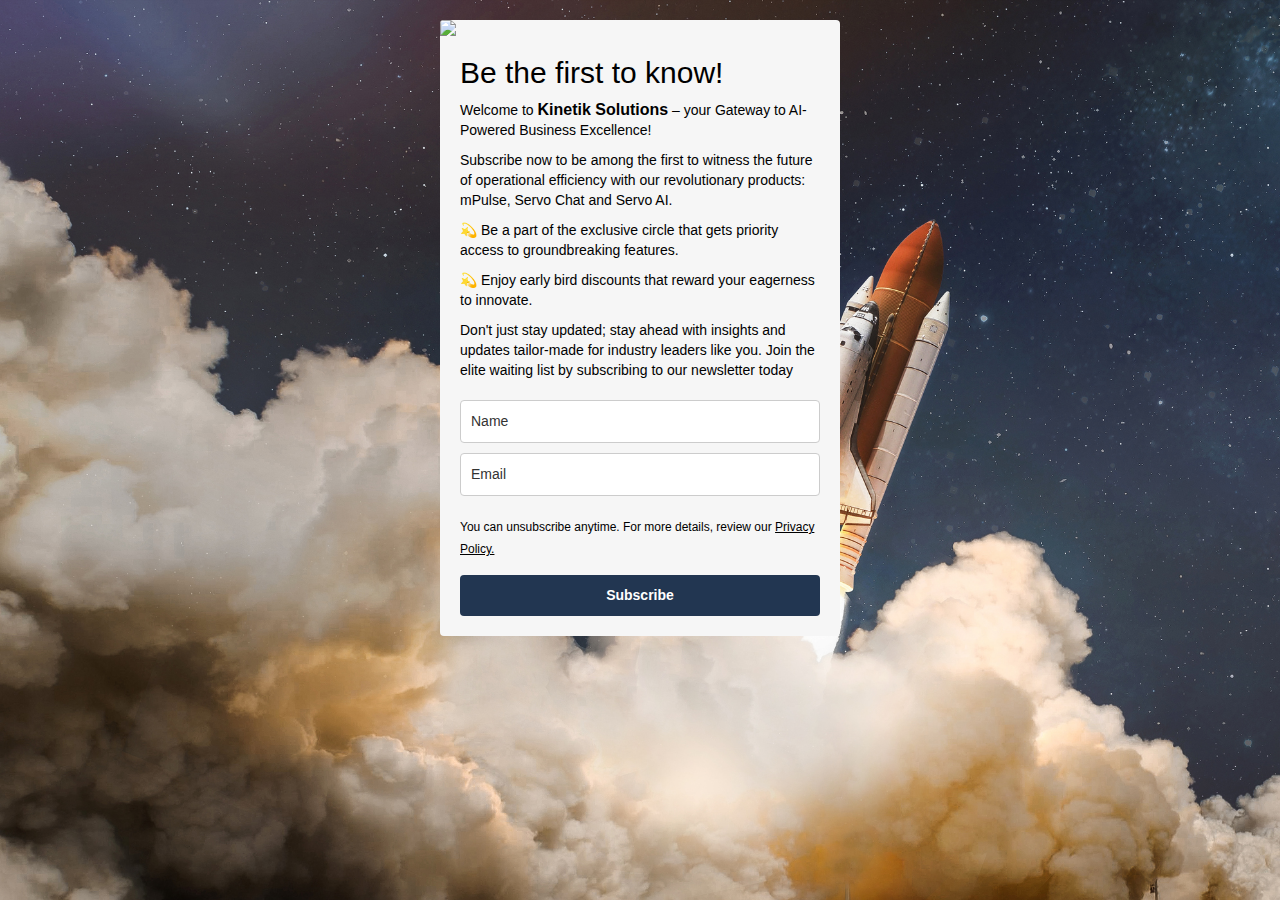
==== commit a14bb1fe: "Update index.html" ====
--- a/index.html
+++ b/index.html
@@ -6,7 +6,6 @@
         body {
             margin: 0;
             padding: 0;
-            overflow: hidden;
             background-image: url("img/iStock-1333071682.jpg");
             background-repeat: no-repeat;
             background-size: cover;
@@ -15,7 +14,7 @@
         }
 
         .content {
-            margin-top: 200px;
+        
             position: center;
             z-index: 1;
             padding: 20px;
@@ -1302,4 +1301,4 @@
     <div class="diagonal2"></div>
 </body>
 
-</html>+</html>
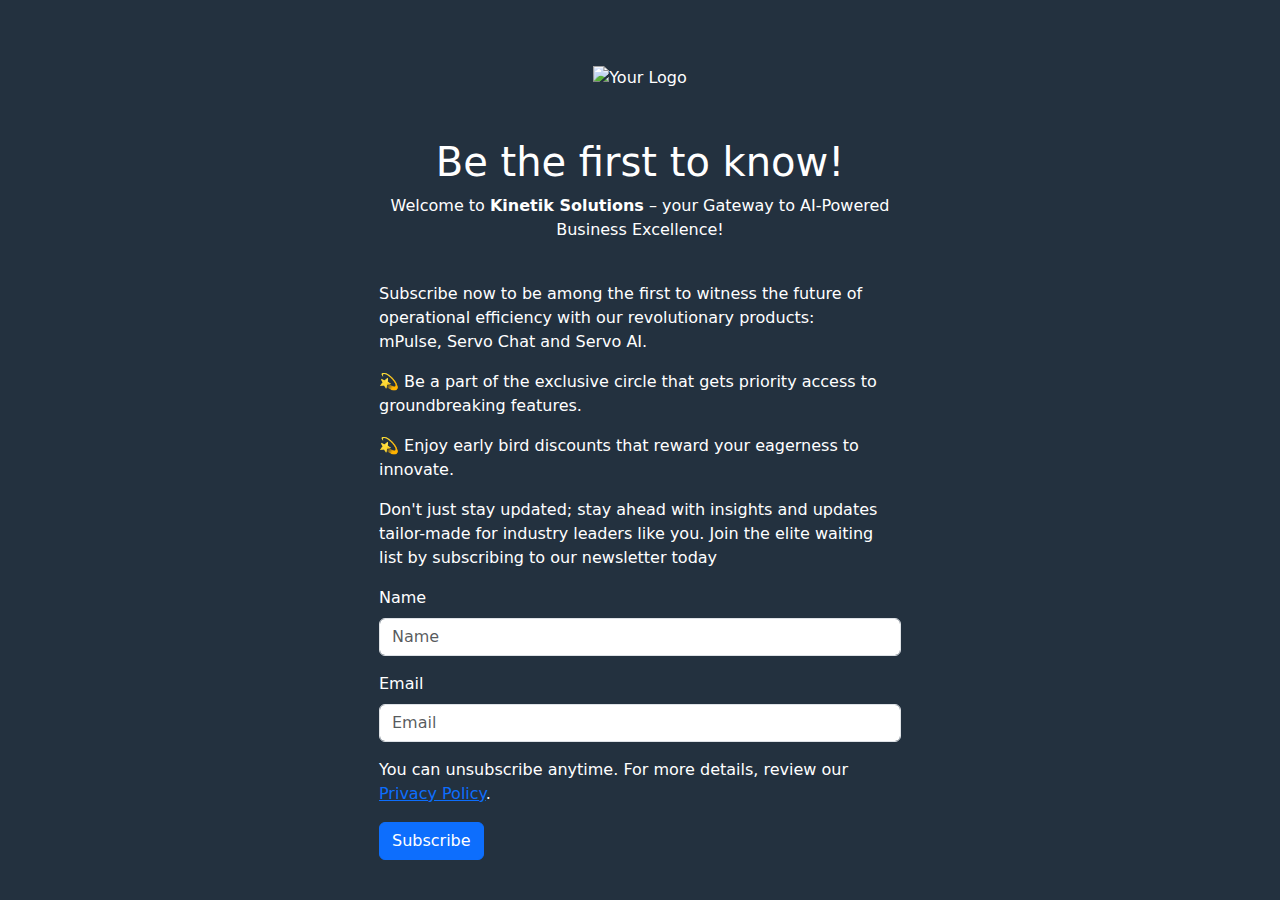
==== commit a8b40bd4: "New version with new branding" ====
--- a/index.html
+++ b/index.html
@@ -1,1304 +1,98 @@
 <!DOCTYPE html>
-<html>
+<html lang="en">
 
 <head>
+    <meta charset="UTF-8">
+    <meta name="viewport" content="width=device-width, initial-scale=1.0">
+    <link href="https://cdn.jsdelivr.net/npm/bootstrap@5.1.3/dist/css/bootstrap.min.css" rel="stylesheet">
+    <script src="https://code.jquery.com/jquery-3.6.0.min.js"></script>
+    <title>Contact Form</title>
+
     <style>
         body {
-            margin: 0;
-            padding: 0;
-            background-image: url("img/iStock-1333071682.jpg");
-            background-repeat: no-repeat;
-            background-size: cover;
-            background-attachment: fixed;
+
+            background-color: #23313F;
+            color: #ffffff;
 
         }
-
-        .content {
-        
-            position: center;
-            z-index: 1;
-            padding: 20px;
-        }
     </style>
-    <!-- MailerLite Universal -->
-    <script>
-        (function (w, d, e, u, f, l, n) {
-            w[f] = w[f] || function () {
-                (w[f].q = w[f].q || [])
-                    .push(arguments);
-            }, l = d.createElement(e), l.async = 1, l.src = u,
-                n = d.getElementsByTagName(e)[0], n.parentNode.insertBefore(l, n);
-        })
-            (window, document, 'script', 'https://assets.mailerlite.com/js/universal.js', 'ml');
-        ml('account', '601253');
-    </script>
-    <!-- End MailerLite Universal -->
 </head>
-
-<body>
-    <div class="content">
-        <div class="ml-embedded" data-form="qgrKJE">
-            <style type="text/css">
-                @import url("https://assets.mlcdn.com/fonts.css?version=1693313");
-            </style>
-            <style type="text/css">
-                /* LOADER */
-                .ml-form-embedSubmitLoad {
-                    display: inline-block;
-                    width: 20px;
-                    height: 20px;
-                }
-
-                .g-recaptcha {
-                    transform: scale(1);
-                    -webkit-transform: scale(1);
-                    transform-origin: 0 0;
-                    -webkit-transform-origin: 0 0;
-                    height: ;
-                }
-
-                .sr-only {
-                    position: absolute;
-                    width: 1px;
-                    height: 1px;
-                    padding: 0;
-                    margin: -1px;
-                    overflow: hidden;
-                    clip: rect(0, 0, 0, 0);
-                    border: 0;
-                }
-
-                .ml-form-embedSubmitLoad:after {
-                    content: " ";
-                    display: block;
-                    width: 11px;
-                    height: 11px;
-                    margin: 1px;
-                    border-radius: 50%;
-                    border: 4px solid #fff;
-                    border-color: #ffffff #ffffff #ffffff transparent;
-                    animation: ml-form-embedSubmitLoad 1.2s linear infinite;
-                }
-
-                @keyframes ml-form-embedSubmitLoad {
-                    0% {
-                        transform: rotate(0deg);
-                    }
-
-                    100% {
-                        transform: rotate(360deg);
-                    }
-                }
-
-                #mlb2-7775690.ml-form-embedContainer {
-                    box-sizing: border-box;
-                    display: table;
-                    margin: 0 auto;
-                    position: static;
-                    width: 100% !important;
-                }
-
-                #mlb2-7775690.ml-form-embedContainer h4,
-                #mlb2-7775690.ml-form-embedContainer p,
-                #mlb2-7775690.ml-form-embedContainer span,
-                #mlb2-7775690.ml-form-embedContainer button {
-                    text-transform: none !important;
-                    letter-spacing: normal !important;
-                }
-
-                #mlb2-7775690.ml-form-embedContainer .ml-form-embedWrapper {
-                    background-color: #f6f6f6;
-
-                    border-width: 0px;
-                    border-color: transparent;
-                    border-radius: 4px;
-                    border-style: solid;
-                    box-sizing: border-box;
-                    display: inline-block !important;
-                    margin: 0;
-                    padding: 0;
-                    position: relative;
-                }
-
-                #mlb2-7775690.ml-form-embedContainer .ml-form-embedWrapper.embedPopup,
-                #mlb2-7775690.ml-form-embedContainer .ml-form-embedWrapper.embedDefault {
-                    width: 400px;
-                }
-
-                #mlb2-7775690.ml-form-embedContainer .ml-form-embedWrapper.embedForm {
-                    max-width: 400px;
-                    width: 100%;
-                }
-
-                #mlb2-7775690.ml-form-embedContainer .ml-form-align-left {
-                    text-align: left;
-                }
-
-                #mlb2-7775690.ml-form-embedContainer .ml-form-align-center {
-                    text-align: center;
-                }
-
-                #mlb2-7775690.ml-form-embedContainer .ml-form-align-default {
-                    display: table-cell !important;
-                    vertical-align: middle !important;
-                    text-align: center !important;
-                }
-
-                #mlb2-7775690.ml-form-embedContainer .ml-form-align-right {
-                    text-align: right;
-                }
-
-                #mlb2-7775690.ml-form-embedContainer .ml-form-embedWrapper .ml-form-embedHeader img {
-                    border-top-left-radius: 4px;
-                    border-top-right-radius: 4px;
-                    height: auto;
-                    margin: 0 auto !important;
-                    max-width: 100%;
-                    width: 400px;
-                }
-
-                #mlb2-7775690.ml-form-embedContainer .ml-form-embedWrapper .ml-form-embedBody,
-                #mlb2-7775690.ml-form-embedContainer .ml-form-embedWrapper .ml-form-successBody {
-                    padding: 20px 20px 0 20px;
-                }
-
-                #mlb2-7775690.ml-form-embedContainer .ml-form-embedWrapper .ml-form-embedBody.ml-form-embedBodyHorizontal {
-                    padding-bottom: 0;
-                }
-
-                #mlb2-7775690.ml-form-embedContainer .ml-form-embedWrapper .ml-form-embedBody .ml-form-embedContent,
-                #mlb2-7775690.ml-form-embedContainer .ml-form-embedWrapper .ml-form-successBody .ml-form-successContent {
-                    text-align: left;
-                    margin: 0 0 20px 0;
-                }
-
-                #mlb2-7775690.ml-form-embedContainer .ml-form-embedWrapper .ml-form-embedBody .ml-form-embedContent h4,
-                #mlb2-7775690.ml-form-embedContainer .ml-form-embedWrapper .ml-form-successBody .ml-form-successContent h4 {
-                    color: #000000;
-                    font-family: 'Inter', sans-serif;
-                    font-size: 30px;
-                    font-weight: 400;
-                    margin: 0 0 10px 0;
-                    text-align: left;
-                    word-break: break-word;
-                }
-
-                #mlb2-7775690.ml-form-embedContainer .ml-form-embedWrapper .ml-form-embedBody .ml-form-embedContent p,
-                #mlb2-7775690.ml-form-embedContainer .ml-form-embedWrapper .ml-form-successBody .ml-form-successContent p {
-                    color: #000000;
-                    font-family: 'Open Sans', Arial, Helvetica, sans-serif;
-                    font-size: 14px;
-                    font-weight: 400;
-                    line-height: 20px;
-                    margin: 0 0 10px 0;
-                    text-align: left;
-                }
-
-                #mlb2-7775690.ml-form-embedContainer .ml-form-embedWrapper .ml-form-embedBody .ml-form-embedContent ul,
-                #mlb2-7775690.ml-form-embedContainer .ml-form-embedWrapper .ml-form-embedBody .ml-form-embedContent ol,
-                #mlb2-7775690.ml-form-embedContainer .ml-form-embedWrapper .ml-form-successBody .ml-form-successContent ul,
-                #mlb2-7775690.ml-form-embedContainer .ml-form-embedWrapper .ml-form-successBody .ml-form-successContent ol {
-                    color: #000000;
-                    font-family: 'Open Sans', Arial, Helvetica, sans-serif;
-                    font-size: 14px;
-                }
-
-                #mlb2-7775690.ml-form-embedContainer .ml-form-embedWrapper .ml-form-embedBody .ml-form-embedContent ol ol,
-                #mlb2-7775690.ml-form-embedContainer .ml-form-embedWrapper .ml-form-successBody .ml-form-successContent ol ol {
-                    list-style-type: lower-alpha;
-                }
-
-                #mlb2-7775690.ml-form-embedContainer .ml-form-embedWrapper .ml-form-embedBody .ml-form-embedContent ol ol ol,
-                #mlb2-7775690.ml-form-embedContainer .ml-form-embedWrapper .ml-form-successBody .ml-form-successContent ol ol ol {
-                    list-style-type: lower-roman;
-                }
-
-                #mlb2-7775690.ml-form-embedContainer .ml-form-embedWrapper .ml-form-embedBody .ml-form-embedContent p a,
-                #mlb2-7775690.ml-form-embedContainer .ml-form-embedWrapper .ml-form-successBody .ml-form-successContent p a {
-                    color: #000000;
-                    text-decoration: underline;
-                }
-
-                #mlb2-7775690.ml-form-embedContainer .ml-form-embedWrapper .ml-block-form .ml-field-group {
-                    text-align: left !important;
-                }
-
-                #mlb2-7775690.ml-form-embedContainer .ml-form-embedWrapper .ml-block-form .ml-field-group label {
-                    margin-bottom: 5px;
-                    color: #333333;
-                    font-size: 14px;
-                    font-family: 'Open Sans', Arial, Helvetica, sans-serif;
-                    font-weight: bold;
-                    font-style: normal;
-                    text-decoration: none;
-                    ;
-                    display: inline-block;
-                    line-height: 20px;
-                }
-
-                #mlb2-7775690.ml-form-embedContainer .ml-form-embedWrapper .ml-form-embedBody .ml-form-embedContent p:last-child,
-                #mlb2-7775690.ml-form-embedContainer .ml-form-embedWrapper .ml-form-successBody .ml-form-successContent p:last-child {
-                    margin: 0;
-                }
-
-                #mlb2-7775690.ml-form-embedContainer .ml-form-embedWrapper .ml-form-embedBody form {
-                    margin: 0;
-                    width: 100%;
-                }
-
-                #mlb2-7775690.ml-form-embedContainer .ml-form-embedWrapper .ml-form-embedBody .ml-form-formContent,
-                #mlb2-7775690.ml-form-embedContainer .ml-form-embedWrapper .ml-form-embedBody .ml-form-checkboxRow {
-                    margin: 0 0 20px 0;
-                    width: 100%;
-                }
-
-                #mlb2-7775690.ml-form-embedContainer .ml-form-embedWrapper .ml-form-embedBody .ml-form-checkboxRow {
-                    float: left;
-                }
-
-                #mlb2-7775690.ml-form-embedContainer .ml-form-embedWrapper .ml-form-embedBody .ml-form-formContent.horozintalForm {
-                    margin: 0;
-                    padding: 0 0 20px 0;
-                    width: 100%;
-                    height: auto;
-                    float: left;
-                }
-
-                #mlb2-7775690.ml-form-embedContainer .ml-form-embedWrapper .ml-form-embedBody .ml-form-fieldRow {
-                    margin: 0 0 10px 0;
-                    width: 100%;
-                }
-
-                #mlb2-7775690.ml-form-embedContainer .ml-form-embedWrapper .ml-form-embedBody .ml-form-fieldRow.ml-last-item {
-                    margin: 0;
-                }
-
-                #mlb2-7775690.ml-form-embedContainer .ml-form-embedWrapper .ml-form-embedBody .ml-form-fieldRow.ml-formfieldHorizintal {
-                    margin: 0;
-                }
-
-                #mlb2-7775690.ml-form-embedContainer .ml-form-embedWrapper .ml-form-embedBody .ml-form-fieldRow input {
-                    background-color: #ffffff !important;
-                    color: #333333 !important;
-                    border-color: #cccccc;
-                    border-radius: 4px !important;
-                    border-style: solid !important;
-                    border-width: 1px !important;
-                    font-family: 'Open Sans', Arial, Helvetica, sans-serif;
-                    font-size: 14px !important;
-                    height: auto;
-                    line-height: 21px !important;
-                    margin-bottom: 0;
-                    margin-top: 0;
-                    margin-left: 0;
-                    margin-right: 0;
-                    padding: 10px 10px !important;
-                    width: 100% !important;
-                    box-sizing: border-box !important;
-                    max-width: 100% !important;
-                }
-
-                #mlb2-7775690.ml-form-embedContainer .ml-form-embedWrapper .ml-form-embedBody .ml-form-fieldRow input::-webkit-input-placeholder,
-                #mlb2-7775690.ml-form-embedContainer .ml-form-embedWrapper .ml-form-embedBody .ml-form-horizontalRow input::-webkit-input-placeholder {
-                    color: #333333;
-                }
-
-                #mlb2-7775690.ml-form-embedContainer .ml-form-embedWrapper .ml-form-embedBody .ml-form-fieldRow input::-moz-placeholder,
-                #mlb2-7775690.ml-form-embedContainer .ml-form-embedWrapper .ml-form-embedBody .ml-form-horizontalRow input::-moz-placeholder {
-                    color: #333333;
-                }
-
-                #mlb2-7775690.ml-form-embedContainer .ml-form-embedWrapper .ml-form-embedBody .ml-form-fieldRow input:-ms-input-placeholder,
-                #mlb2-7775690.ml-form-embedContainer .ml-form-embedWrapper .ml-form-embedBody .ml-form-horizontalRow input:-ms-input-placeholder {
-                    color: #333333;
-                }
-
-                #mlb2-7775690.ml-form-embedContainer .ml-form-embedWrapper .ml-form-embedBody .ml-form-fieldRow input:-moz-placeholder,
-                #mlb2-7775690.ml-form-embedContainer .ml-form-embedWrapper .ml-form-embedBody .ml-form-horizontalRow input:-moz-placeholder {
-                    color: #333333;
-                }
-
-                #mlb2-7775690.ml-form-embedContainer .ml-form-embedWrapper .ml-form-embedBody .ml-form-fieldRow textarea,
-                #mlb2-7775690.ml-form-embedContainer .ml-form-embedWrapper .ml-form-embedBody .ml-form-horizontalRow textarea {
-                    background-color: #ffffff !important;
-                    color: #333333 !important;
-                    border-color: #cccccc;
-                    border-radius: 4px !important;
-                    border-style: solid !important;
-                    border-width: 1px !important;
-                    font-family: 'Open Sans', Arial, Helvetica, sans-serif;
-                    font-size: 14px !important;
-                    height: auto;
-                    line-height: 21px !important;
-                    margin-bottom: 0;
-                    margin-top: 0;
-                    padding: 10px 10px !important;
-                    width: 100% !important;
-                    box-sizing: border-box !important;
-                    max-width: 100% !important;
-                }
-
-                #mlb2-7775690.ml-form-embedContainer .ml-form-embedWrapper .ml-form-embedBody .ml-form-fieldRow .custom-radio .custom-control-label::before,
-                #mlb2-7775690.ml-form-embedContainer .ml-form-embedWrapper .ml-form-embedBody .ml-form-horizontalRow .custom-radio .custom-control-label::before,
-                #mlb2-7775690.ml-form-embedContainer .ml-form-embedWrapper .ml-form-embedBody .ml-form-fieldRow .custom-checkbox .custom-control-label::before,
-                #mlb2-7775690.ml-form-embedContainer .ml-form-embedWrapper .ml-form-embedBody .ml-form-horizontalRow .custom-checkbox .custom-control-label::before,
-                #mlb2-7775690.ml-form-embedContainer .ml-form-embedWrapper .ml-form-embedBody .ml-form-embedPermissions .ml-form-embedPermissionsOptionsCheckbox .label-description::before,
-                #mlb2-7775690.ml-form-embedContainer .ml-form-embedWrapper .ml-form-embedBody .ml-form-interestGroupsRow .ml-form-interestGroupsRowCheckbox .label-description::before,
-                #mlb2-7775690.ml-form-embedContainer .ml-form-embedWrapper .ml-form-embedBody .ml-form-checkboxRow .label-description::before {
-                    border-color: #cccccc !important;
-                    background-color: #ffffff !important;
-                }
-
-                #mlb2-7775690.ml-form-embedContainer .ml-form-embedWrapper .ml-form-embedBody .ml-form-fieldRow input.custom-control-input[type="checkbox"] {
-                    box-sizing: border-box;
-                    padding: 0;
-                    position: absolute;
-                    z-index: -1;
-                    opacity: 0;
-                    margin-top: 5px;
-                    margin-left: -1.5rem;
-                    overflow: visible;
-                }
-
-                #mlb2-7775690.ml-form-embedContainer .ml-form-embedWrapper .ml-form-embedBody .ml-form-fieldRow .custom-checkbox .custom-control-label::before,
-                #mlb2-7775690.ml-form-embedContainer .ml-form-embedWrapper .ml-form-embedBody .ml-form-horizontalRow .custom-checkbox .custom-control-label::before,
-                #mlb2-7775690.ml-form-embedContainer .ml-form-embedWrapper .ml-form-embedBody .ml-form-embedPermissions .ml-form-embedPermissionsOptionsCheckbox .label-description::before,
-                #mlb2-7775690.ml-form-embedContainer .ml-form-embedWrapper .ml-form-embedBody .ml-form-interestGroupsRow .ml-form-interestGroupsRowCheckbox .label-description::before,
-                #mlb2-7775690.ml-form-embedContainer .ml-form-embedWrapper .ml-form-embedBody .ml-form-checkboxRow .label-description::before {
-                    border-radius: 4px !important;
-                }
-
-
-                #mlb2-7775690.ml-form-embedContainer .ml-form-embedWrapper .ml-form-embedBody .ml-form-checkboxRow input[type=checkbox]:checked~.label-description::after,
-                #mlb2-7775690.ml-form-embedContainer .ml-form-embedWrapper .ml-form-embedBody .ml-form-embedPermissions .ml-form-embedPermissionsOptionsCheckbox input[type=checkbox]:checked~.label-description::after,
-                #mlb2-7775690.ml-form-embedContainer .ml-form-embedWrapper .ml-form-embedBody .ml-form-fieldRow .custom-checkbox .custom-control-input:checked~.custom-control-label::after,
-                #mlb2-7775690.ml-form-embedContainer .ml-form-embedWrapper .ml-form-embedBody .ml-form-horizontalRow .custom-checkbox .custom-control-input:checked~.custom-control-label::after,
-                #mlb2-7775690.ml-form-embedContainer .ml-form-embedWrapper .ml-form-embedBody .ml-form-interestGroupsRow .ml-form-interestGroupsRowCheckbox input[type=checkbox]:checked~.label-description::after {
-                    background-image: url("data:image/svg+xml,%3csvg xmlns='http://www.w3.org/2000/svg' viewBox='0 0 8 8'%3e%3cpath fill='%23fff' d='M6.564.75l-3.59 3.612-1.538-1.55L0 4.26 2.974 7.25 8 2.193z'/%3e%3c/svg%3e");
-                }
-
-                #mlb2-7775690.ml-form-embedContainer .ml-form-embedWrapper .ml-form-embedBody .ml-form-fieldRow .custom-radio .custom-control-input:checked~.custom-control-label::after,
-                #mlb2-7775690.ml-form-embedContainer .ml-form-embedWrapper .ml-form-embedBody .ml-form-fieldRow .custom-radio .custom-control-input:checked~.custom-control-label::after {
-                    background-image: url("data:image/svg+xml,%3csvg xmlns='http://www.w3.org/2000/svg' viewBox='-4 -4 8 8'%3e%3ccircle r='3' fill='%23fff'/%3e%3c/svg%3e");
-                }
-
-                #mlb2-7775690.ml-form-embedContainer .ml-form-embedWrapper .ml-form-embedBody .ml-form-fieldRow .custom-radio .custom-control-input:checked~.custom-control-label::before,
-                #mlb2-7775690.ml-form-embedContainer .ml-form-embedWrapper .ml-form-embedBody .ml-form-horizontalRow .custom-radio .custom-control-input:checked~.custom-control-label::before,
-                #mlb2-7775690.ml-form-embedContainer .ml-form-embedWrapper .ml-form-embedBody .ml-form-fieldRow .custom-checkbox .custom-control-input:checked~.custom-control-label::before,
-                #mlb2-7775690.ml-form-embedContainer .ml-form-embedWrapper .ml-form-embedBody .ml-form-horizontalRow .custom-checkbox .custom-control-input:checked~.custom-control-label::before,
-                #mlb2-7775690.ml-form-embedContainer .ml-form-embedWrapper .ml-form-embedBody .ml-form-embedPermissions .ml-form-embedPermissionsOptionsCheckbox input[type=checkbox]:checked~.label-description::before,
-                #mlb2-7775690.ml-form-embedContainer .ml-form-embedWrapper .ml-form-embedBody .ml-form-interestGroupsRow .ml-form-interestGroupsRowCheckbox input[type=checkbox]:checked~.label-description::before,
-                #mlb2-7775690.ml-form-embedContainer .ml-form-embedWrapper .ml-form-embedBody .ml-form-checkboxRow input[type=checkbox]:checked~.label-description::before {
-                    border-color: #000000 !important;
-                    background-color: #000000 !important;
-                }
-
-                #mlb2-7775690.ml-form-embedContainer .ml-form-embedWrapper .ml-form-embedBody .ml-form-fieldRow .custom-radio .custom-control-label::before,
-                #mlb2-7775690.ml-form-embedContainer .ml-form-embedWrapper .ml-form-embedBody .ml-form-horizontalRow .custom-radio .custom-control-label::before,
-                #mlb2-7775690.ml-form-embedContainer .ml-form-embedWrapper .ml-form-embedBody .ml-form-fieldRow .custom-radio .custom-control-label::after,
-                #mlb2-7775690.ml-form-embedContainer .ml-form-embedWrapper .ml-form-embedBody .ml-form-horizontalRow .custom-radio .custom-control-label::after,
-                #mlb2-7775690.ml-form-embedContainer .ml-form-embedWrapper .ml-form-embedBody .ml-form-fieldRow .custom-checkbox .custom-control-label::before,
-                #mlb2-7775690.ml-form-embedContainer .ml-form-embedWrapper .ml-form-embedBody .ml-form-fieldRow .custom-checkbox .custom-control-label::after,
-                #mlb2-7775690.ml-form-embedContainer .ml-form-embedWrapper .ml-form-embedBody .ml-form-horizontalRow .custom-checkbox .custom-control-label::before,
-                #mlb2-7775690.ml-form-embedContainer .ml-form-embedWrapper .ml-form-embedBody .ml-form-horizontalRow .custom-checkbox .custom-control-label::after {
-                    top: 2px;
-                    box-sizing: border-box;
-                }
-
-                #mlb2-7775690.ml-form-embedContainer .ml-form-embedWrapper .ml-form-embedBody .ml-form-embedPermissions .ml-form-embedPermissionsOptionsCheckbox .label-description::before,
-                #mlb2-7775690.ml-form-embedContainer .ml-form-embedWrapper .ml-form-embedBody .ml-form-embedPermissions .ml-form-embedPermissionsOptionsCheckbox .label-description::after,
-                #mlb2-7775690.ml-form-embedContainer .ml-form-embedWrapper .ml-form-embedBody .ml-form-checkboxRow .label-description::before,
-                #mlb2-7775690.ml-form-embedContainer .ml-form-embedWrapper .ml-form-embedBody .ml-form-checkboxRow .label-description::after {
-                    top: 0px !important;
-                    box-sizing: border-box !important;
-                }
-
-                #mlb2-7775690.ml-form-embedContainer .ml-form-embedWrapper .ml-form-embedBody .ml-form-checkboxRow .label-description::before,
-                #mlb2-7775690.ml-form-embedContainer .ml-form-embedWrapper .ml-form-embedBody .ml-form-checkboxRow .label-description::after {
-                    top: 0px !important;
-                    box-sizing: border-box !important;
-                }
-
-                #mlb2-7775690.ml-form-embedContainer .ml-form-embedWrapper .ml-form-embedBody .ml-form-interestGroupsRow .ml-form-interestGroupsRowCheckbox .label-description::after {
-                    top: 0px !important;
-                    box-sizing: border-box !important;
-                    position: absolute;
-                    left: -1.5rem;
-                    display: block;
-                    width: 1rem;
-                    height: 1rem;
-                    content: "";
-                }
-
-                #mlb2-7775690.ml-form-embedContainer .ml-form-embedWrapper .ml-form-embedBody .ml-form-interestGroupsRow .ml-form-interestGroupsRowCheckbox .label-description::before {
-                    top: 0px !important;
-                    box-sizing: border-box !important;
-                }
-
-                #mlb2-7775690.ml-form-embedContainer .ml-form-embedWrapper .ml-form-embedBody .custom-control-label::before {
-                    position: absolute;
-                    top: 4px;
-                    left: -1.5rem;
-                    display: block;
-                    width: 16px;
-                    height: 16px;
-                    pointer-events: none;
-                    content: "";
-                    background-color: #ffffff;
-                    border: #adb5bd solid 1px;
-                    border-radius: 50%;
-                }
-
-                #mlb2-7775690.ml-form-embedContainer .ml-form-embedWrapper .ml-form-embedBody .custom-control-label::after {
-                    position: absolute;
-                    top: 2px !important;
-                    left: -1.5rem;
-                    display: block;
-                    width: 1rem;
-                    height: 1rem;
-                    content: "";
-                }
-
-                #mlb2-7775690.ml-form-embedContainer .ml-form-embedWrapper .ml-form-embedBody .ml-form-embedPermissions .ml-form-embedPermissionsOptionsCheckbox .label-description::before,
-                #mlb2-7775690.ml-form-embedContainer .ml-form-embedWrapper .ml-form-embedBody .ml-form-interestGroupsRow .ml-form-interestGroupsRowCheckbox .label-description::before,
-                #mlb2-7775690.ml-form-embedContainer .ml-form-embedWrapper .ml-form-embedBody .ml-form-checkboxRow .label-description::before {
-                    position: absolute;
-                    top: 4px;
-                    left: -1.5rem;
-                    display: block;
-                    width: 16px;
-                    height: 16px;
-                    pointer-events: none;
-                    content: "";
-                    background-color: #ffffff;
-                    border: #adb5bd solid 1px;
-                    border-radius: 50%;
-                }
-
-                #mlb2-7775690.ml-form-embedContainer .ml-form-embedWrapper .ml-form-embedBody .ml-form-embedPermissions .ml-form-embedPermissionsOptionsCheckbox .label-description::after {
-                    position: absolute;
-                    top: 0px !important;
-                    left: -1.5rem;
-                    display: block;
-                    width: 1rem;
-                    height: 1rem;
-                    content: "";
-                }
-
-                #mlb2-7775690.ml-form-embedContainer .ml-form-embedWrapper .ml-form-embedBody .ml-form-checkboxRow .label-description::after {
-                    position: absolute;
-                    top: 0px !important;
-                    left: -1.5rem;
-                    display: block;
-                    width: 1rem;
-                    height: 1rem;
-                    content: "";
-                }
-
-                #mlb2-7775690.ml-form-embedContainer .ml-form-embedWrapper .ml-form-embedBody .custom-radio .custom-control-label::after {
-                    background: no-repeat 50%/50% 50%;
-                }
-
-                #mlb2-7775690.ml-form-embedContainer .ml-form-embedWrapper .ml-form-embedBody .custom-checkbox .custom-control-label::after,
-                #mlb2-7775690.ml-form-embedContainer .ml-form-embedWrapper .ml-form-embedBody .ml-form-embedPermissions .ml-form-embedPermissionsOptionsCheckbox .label-description::after,
-                #mlb2-7775690.ml-form-embedContainer .ml-form-embedWrapper .ml-form-embedBody .ml-form-interestGroupsRow .ml-form-interestGroupsRowCheckbox .label-description::after,
-                #mlb2-7775690.ml-form-embedContainer .ml-form-embedWrapper .ml-form-embedBody .ml-form-checkboxRow .label-description::after {
-                    background: no-repeat 50%/50% 50%;
-                }
-
-                #mlb2-7775690.ml-form-embedContainer .ml-form-embedWrapper .ml-form-embedBody .ml-form-fieldRow .custom-control,
-                #mlb2-7775690.ml-form-embedContainer .ml-form-embedWrapper .ml-form-embedBody .ml-form-horizontalRow .custom-control {
-                    position: relative;
-                    display: block;
-                    min-height: 1.5rem;
-                    padding-left: 1.5rem;
-                }
-
-                #mlb2-7775690.ml-form-embedContainer .ml-form-embedWrapper .ml-form-embedBody .ml-form-fieldRow .custom-radio .custom-control-input,
-                #mlb2-7775690.ml-form-embedContainer .ml-form-embedWrapper .ml-form-embedBody .ml-form-horizontalRow .custom-radio .custom-control-input,
-                #mlb2-7775690.ml-form-embedContainer .ml-form-embedWrapper .ml-form-embedBody .ml-form-fieldRow .custom-checkbox .custom-control-input,
-                #mlb2-7775690.ml-form-embedContainer .ml-form-embedWrapper .ml-form-embedBody .ml-form-horizontalRow .custom-checkbox .custom-control-input {
-                    position: absolute;
-                    z-index: -1;
-                    opacity: 0;
-                    box-sizing: border-box;
-                    padding: 0;
-                }
-
-                #mlb2-7775690.ml-form-embedContainer .ml-form-embedWrapper .ml-form-embedBody .ml-form-fieldRow .custom-radio .custom-control-label,
-                #mlb2-7775690.ml-form-embedContainer .ml-form-embedWrapper .ml-form-embedBody .ml-form-horizontalRow .custom-radio .custom-control-label,
-                #mlb2-7775690.ml-form-embedContainer .ml-form-embedWrapper .ml-form-embedBody .ml-form-fieldRow .custom-checkbox .custom-control-label,
-                #mlb2-7775690.ml-form-embedContainer .ml-form-embedWrapper .ml-form-embedBody .ml-form-horizontalRow .custom-checkbox .custom-control-label {
-                    color: #000000;
-                    font-size: 12px !important;
-                    font-family: 'Open Sans', Arial, Helvetica, sans-serif;
-                    line-height: 22px;
-                    margin-bottom: 0;
-                    position: relative;
-                    vertical-align: top;
-                    font-style: normal;
-                    font-weight: 700;
-                }
-
-                #mlb2-7775690.ml-form-embedContainer .ml-form-embedWrapper .ml-form-embedBody .ml-form-fieldRow .custom-select,
-                #mlb2-7775690.ml-form-embedContainer .ml-form-embedWrapper .ml-form-embedBody .ml-form-horizontalRow .custom-select {
-                    background-color: #ffffff !important;
-                    color: #333333 !important;
-                    border-color: #cccccc;
-                    border-radius: 4px !important;
-                    border-style: solid !important;
-                    border-width: 1px !important;
-                    font-family: 'Open Sans', Arial, Helvetica, sans-serif;
-                    font-size: 14px !important;
-                    line-height: 20px !important;
-                    margin-bottom: 0;
-                    margin-top: 0;
-                    padding: 10px 28px 10px 12px !important;
-                    width: 100% !important;
-                    box-sizing: border-box !important;
-                    max-width: 100% !important;
-                    height: auto;
-                    display: inline-block;
-                    vertical-align: middle;
-                    background: url('https://assets.mlcdn.com/ml/images/default/dropdown.svg') no-repeat right .75rem center/8px 10px;
-                    -webkit-appearance: none;
-                    -moz-appearance: none;
-                    appearance: none;
-                }
-
-
-                #mlb2-7775690.ml-form-embedContainer .ml-form-embedWrapper .ml-form-embedBody .ml-form-horizontalRow {
-                    height: auto;
-                    width: 100%;
-                    float: left;
-                }
-
-                .ml-form-formContent.horozintalForm .ml-form-horizontalRow .ml-input-horizontal {
-                    width: 70%;
-                    float: left;
-                }
-
-                .ml-form-formContent.horozintalForm .ml-form-horizontalRow .ml-button-horizontal {
-                    width: 30%;
-                    float: left;
-                }
-
-                .ml-form-formContent.horozintalForm .ml-form-horizontalRow .ml-button-horizontal.labelsOn {
-                    padding-top: 25px;
-                }
-
-                .ml-form-formContent.horozintalForm .ml-form-horizontalRow .horizontal-fields {
-                    box-sizing: border-box;
-                    float: left;
-                    padding-right: 10px;
-                }
-
-                #mlb2-7775690.ml-form-embedContainer .ml-form-embedWrapper .ml-form-embedBody .ml-form-horizontalRow input {
-                    background-color: #ffffff;
-                    color: #333333;
-                    border-color: #cccccc;
-                    border-radius: 4px;
-                    border-style: solid;
-                    border-width: 1px;
-                    font-family: 'Open Sans', Arial, Helvetica, sans-serif;
-                    font-size: 14px;
-                    line-height: 20px;
-                    margin-bottom: 0;
-                    margin-top: 0;
-                    padding: 10px 10px;
-                    width: 100%;
-                    box-sizing: border-box;
-                    overflow-y: initial;
-                }
-
-                #mlb2-7775690.ml-form-embedContainer .ml-form-embedWrapper .ml-form-embedBody .ml-form-horizontalRow button {
-                    background-color: #223651 !important;
-                    border-color: #223651;
-                    border-style: solid;
-                    border-width: 1px;
-                    border-radius: 4px;
-                    box-shadow: none;
-                    color: #ffffff !important;
-                    cursor: pointer;
-                    font-family: 'Open Sans', Arial, Helvetica, sans-serif;
-                    font-size: 14px !important;
-                    font-weight: 700;
-                    line-height: 20px;
-                    margin: 0 !important;
-                    padding: 10px !important;
-                    width: 100%;
-                    height: auto;
-                }
-
-                #mlb2-7775690.ml-form-embedContainer .ml-form-embedWrapper .ml-form-embedBody .ml-form-horizontalRow button:hover {
-                    background-color: #333333 !important;
-                    border-color: #333333 !important;
-                }
-
-                #mlb2-7775690.ml-form-embedContainer .ml-form-embedWrapper .ml-form-embedBody .ml-form-checkboxRow input[type="checkbox"] {
-                    box-sizing: border-box;
-                    padding: 0;
-                    position: absolute;
-                    z-index: -1;
-                    opacity: 0;
-                    margin-top: 5px;
-                    margin-left: -1.5rem;
-                    overflow: visible;
-                }
-
-                #mlb2-7775690.ml-form-embedContainer .ml-form-embedWrapper .ml-form-embedBody .ml-form-checkboxRow .label-description {
-                    color: #000000;
-                    display: block;
-                    font-family: 'Open Sans', Arial, Helvetica, sans-serif;
-                    font-size: 12px;
-                    text-align: left;
-                    margin-bottom: 0;
-                    position: relative;
-                    vertical-align: top;
-                }
-
-                #mlb2-7775690.ml-form-embedContainer .ml-form-embedWrapper .ml-form-embedBody .ml-form-checkboxRow label {
-                    font-weight: normal;
-                    margin: 0;
-                    padding: 0;
-                    position: relative;
-                    display: block;
-                    min-height: 24px;
-                    padding-left: 24px;
-
-                }
-
-                #mlb2-7775690.ml-form-embedContainer .ml-form-embedWrapper .ml-form-embedBody .ml-form-checkboxRow label a {
-                    color: #000000;
-                    text-decoration: underline;
-                }
-
-                #mlb2-7775690.ml-form-embedContainer .ml-form-embedWrapper .ml-form-embedBody .ml-form-checkboxRow label p {
-                    color: #000000 !important;
-                    font-family: 'Open Sans', Arial, Helvetica, sans-serif !important;
-                    font-size: 12px !important;
-                    font-weight: normal !important;
-                    line-height: 18px !important;
-                    padding: 0 !important;
-                    margin: 0 5px 0 0 !important;
-                }
-
-                #mlb2-7775690.ml-form-embedContainer .ml-form-embedWrapper .ml-form-embedBody .ml-form-checkboxRow label p:last-child {
-                    margin: 0;
-                }
-
-                #mlb2-7775690.ml-form-embedContainer .ml-form-embedWrapper .ml-form-embedBody .ml-form-embedSubmit {
-                    margin: 0 0 20px 0;
-                    float: left;
-                    width: 100%;
-                }
-
-                #mlb2-7775690.ml-form-embedContainer .ml-form-embedWrapper .ml-form-embedBody .ml-form-embedSubmit button {
-                    background-color: #223651 !important;
-                    border: none !important;
-                    border-radius: 4px !important;
-                    box-shadow: none !important;
-                    color: #ffffff !important;
-                    cursor: pointer;
-                    font-family: 'Open Sans', Arial, Helvetica, sans-serif !important;
-                    font-size: 14px !important;
-                    font-weight: 700 !important;
-                    line-height: 21px !important;
-                    height: auto;
-                    padding: 10px !important;
-                    width: 100% !important;
-                    box-sizing: border-box !important;
-                }
-
-                #mlb2-7775690.ml-form-embedContainer .ml-form-embedWrapper .ml-form-embedBody .ml-form-embedSubmit button.loading {
-                    display: none;
-                }
-
-                #mlb2-7775690.ml-form-embedContainer .ml-form-embedWrapper .ml-form-embedBody .ml-form-embedSubmit button:hover {
-                    background-color: #333333 !important;
-                }
-
-                .ml-subscribe-close {
-                    width: 30px;
-                    height: 30px;
-                    background: url('https://assets.mlcdn.com/ml/images/default/modal_close.png') no-repeat;
-                    background-size: 30px;
-                    cursor: pointer;
-                    margin-top: -10px;
-                    margin-right: -10px;
-                    position: absolute;
-                    top: 0;
-                    right: 0;
-                }
-
-                .ml-error input,
-                .ml-error textarea,
-                .ml-error select {
-                    border-color: red !important;
-                }
-
-                .ml-error .custom-checkbox-radio-list {
-                    border: 1px solid red !important;
-                    border-radius: 4px;
-                    padding: 10px;
-                }
-
-                .ml-error .label-description,
-                .ml-error .label-description p,
-                .ml-error .label-description p a,
-                .ml-error label:first-child {
-                    color: #ff0000 !important;
-                }
-
-                #mlb2-7775690.ml-form-embedContainer .ml-form-embedWrapper .ml-form-embedBody .ml-form-checkboxRow.ml-error .label-description p,
-                #mlb2-7775690.ml-form-embedContainer .ml-form-embedWrapper .ml-form-embedBody .ml-form-checkboxRow.ml-error .label-description p:first-letter {
-                    color: #ff0000 !important;
-                }
-
-                @media only screen and (max-width: 400px) {
-
-                    .ml-form-embedWrapper.embedDefault,
-                    .ml-form-embedWrapper.embedPopup {
-                        width: 100% !important;
-                    }
-
-                    .ml-form-formContent.horozintalForm {
-                        float: left !important;
-                    }
-
-                    .ml-form-formContent.horozintalForm .ml-form-horizontalRow {
-                        height: auto !important;
-                        width: 100% !important;
-                        float: left !important;
-                    }
-
-                    .ml-form-formContent.horozintalForm .ml-form-horizontalRow .ml-input-horizontal {
-                        width: 100% !important;
-                    }
-
-                    .ml-form-formContent.horozintalForm .ml-form-horizontalRow .ml-input-horizontal>div {
-                        padding-right: 0px !important;
-                        padding-bottom: 10px;
-                    }
-
-                    .ml-form-formContent.horozintalForm .ml-button-horizontal {
-                        width: 100% !important;
-                    }
-
-                    .ml-form-formContent.horozintalForm .ml-button-horizontal.labelsOn {
-                        padding-top: 0px !important;
-                    }
-
-                }
-            </style>
 
 
 
+<body>
 
-            <style type="text/css">
-                #mlb2-7775690.ml-form-embedContainer .ml-form-embedWrapper .ml-form-embedBody .ml-form-embedPermissions {
-                    text-align: left;
-                    float: left;
-                    width: 100%;
-                }
+    <div class="container text-center mt-3">
+        <div class="row">
+            <div class="col">
+                <img src="./img/brand/Logo-Kinetik-long-renverse-RGB-hi.png" alt="Your Logo" class="img-fluid"
+                    style="max-width:400px; margin-top:50px;">
+            </div>
+        </div>
+    </div>
 
-                #mlb2-7775690.ml-form-embedContainer .ml-form-embedWrapper .ml-form-embedBody .ml-form-embedPermissions .ml-form-embedPermissionsContent {
-                    margin: 0 0 15px 0;
-                    text-align: left;
-                }
-
-                #mlb2-7775690.ml-form-embedContainer .ml-form-embedWrapper .ml-form-embedBody .ml-form-embedPermissions .ml-form-embedPermissionsContent.horizontal {
-                    margin: 0 0 15px 0;
-                }
-
-                #mlb2-7775690.ml-form-embedContainer .ml-form-embedWrapper .ml-form-embedBody .ml-form-embedPermissions .ml-form-embedPermissionsContent h4 {
-                    color: #000000;
-                    font-family: 'Open Sans', Arial, Helvetica, sans-serif;
-                    font-size: 12px;
-                    font-weight: 700;
-                    line-height: 18px;
-                    margin: 0 0 10px 0;
-                    word-break: break-word;
-                }
-
-                #mlb2-7775690.ml-form-embedContainer .ml-form-embedWrapper .ml-form-embedBody .ml-form-embedPermissions .ml-form-embedPermissionsContent p {
-                    color: #000000;
-                    font-family: 'Open Sans', Arial, Helvetica, sans-serif;
-                    font-size: 12px;
-                    line-height: 18px;
-                    margin: 0 0 10px 0;
-                }
-
-                #mlb2-7775690.ml-form-embedContainer .ml-form-embedWrapper .ml-form-embedBody .ml-form-embedPermissions .ml-form-embedPermissionsContent.privacy-policy p {
-                    color: #000000;
-                    font-family: 'Open Sans', Arial, Helvetica, sans-serif;
-                    font-size: 12px;
-                    line-height: 22px;
-                    margin: 0 0 10px 0;
-                }
-
-                #mlb2-7775690.ml-form-embedContainer .ml-form-embedWrapper .ml-form-embedBody .ml-form-embedPermissions .ml-form-embedPermissionsContent.privacy-policy p a {
-                    color: #000000;
-                }
-
-                #mlb2-7775690.ml-form-embedContainer .ml-form-embedWrapper .ml-form-embedBody .ml-form-embedPermissions .ml-form-embedPermissionsContent.privacy-policy p:last-child {
-                    margin: 0;
-                }
-
-                #mlb2-7775690.ml-form-embedContainer .ml-form-embedWrapper .ml-form-embedBody .ml-form-embedPermissions .ml-form-embedPermissionsContent p a {
-                    color: #000000;
-                    text-decoration: underline;
-                }
-
-                #mlb2-7775690.ml-form-embedContainer .ml-form-embedWrapper .ml-form-embedBody .ml-form-embedPermissions .ml-form-embedPermissionsContent p:last-child {
-                    margin: 0 0 15px 0;
-                }
-
-                #mlb2-7775690.ml-form-embedContainer .ml-form-embedWrapper .ml-form-embedBody .ml-form-embedPermissions .ml-form-embedPermissionsOptions {
-                    margin: 0;
-                    padding: 0;
-                }
-
-                #mlb2-7775690.ml-form-embedContainer .ml-form-embedWrapper .ml-form-embedBody .ml-form-embedPermissions .ml-form-embedPermissionsOptionsCheckbox {
-                    margin: 0 0 10px 0;
-                }
-
-                #mlb2-7775690.ml-form-embedContainer .ml-form-embedWrapper .ml-form-embedBody .ml-form-embedPermissions .ml-form-embedPermissionsOptionsCheckbox:last-child {
-                    margin: 0;
-                }
-
-                #mlb2-7775690.ml-form-embedContainer .ml-form-embedWrapper .ml-form-embedBody .ml-form-embedPermissions .ml-form-embedPermissionsOptionsCheckbox label {
-                    font-weight: normal;
-                    margin: 0;
-                    padding: 0;
-                    position: relative;
-                    display: block;
-                    min-height: 24px;
-                    padding-left: 24px;
-                }
-
-                #mlb2-7775690.ml-form-embedContainer .ml-form-embedWrapper .ml-form-embedBody .ml-form-embedPermissions .ml-form-embedPermissionsOptionsCheckbox .label-description {
-                    color: #000000;
-                    font-family: 'Open Sans', Arial, Helvetica, sans-serif;
-                    font-size: 12px;
-                    line-height: 18px;
-                    text-align: left;
-                    margin-bottom: 0;
-                    position: relative;
-                    vertical-align: top;
-                    font-style: normal;
-                    font-weight: 700;
-                }
-
-                #mlb2-7775690.ml-form-embedContainer .ml-form-embedWrapper .ml-form-embedBody .ml-form-embedPermissions .ml-form-embedPermissionsOptionsCheckbox .description {
-                    color: #000000;
-                    font-family: 'Open Sans', Arial, Helvetica, sans-serif;
-                    font-size: 12px;
-                    font-style: italic;
-                    font-weight: 400;
-                    line-height: 18px;
-                    margin: 5px 0 0 0;
-                }
-
-                #mlb2-7775690.ml-form-embedContainer .ml-form-embedWrapper .ml-form-embedBody .ml-form-embedPermissions .ml-form-embedPermissionsOptionsCheckbox input[type="checkbox"] {
-                    box-sizing: border-box;
-                    padding: 0;
-                    position: absolute;
-                    z-index: -1;
-                    opacity: 0;
-                    margin-top: 5px;
-                    margin-left: -1.5rem;
-                    overflow: visible;
-                }
-
-                #mlb2-7775690.ml-form-embedContainer .ml-form-embedWrapper .ml-form-embedBody .ml-form-embedPermissions .ml-form-embedMailerLite-GDPR {
-                    padding-bottom: 20px;
-                }
-
-                #mlb2-7775690.ml-form-embedContainer .ml-form-embedWrapper .ml-form-embedBody .ml-form-embedPermissions .ml-form-embedMailerLite-GDPR p {
-                    color: #000000;
-                    font-family: 'Open Sans', Arial, Helvetica, sans-serif;
-                    font-size: 10px;
-                    line-height: 14px;
-                    margin: 0;
-                    padding: 0;
-                }
-
-                #mlb2-7775690.ml-form-embedContainer .ml-form-embedWrapper .ml-form-embedBody .ml-form-embedPermissions .ml-form-embedMailerLite-GDPR p a {
-                    color: #000000;
-                    text-decoration: underline;
-
-                }
-
-                @media (max-width: 768px) {
-                    #mlb2-7775690.ml-form-embedContainer .ml-form-embedWrapper .ml-form-embedBody .ml-form-embedPermissions .ml-form-embedPermissionsContent p {
-                        font-size: 12px !important;
-                        line-height: 18px !important;
-                    }
-
-                    #mlb2-7775690.ml-form-embedContainer .ml-form-embedWrapper .ml-form-embedBody .ml-form-embedPermissions .ml-form-embedMailerLite-GDPR p {
-                        font-size: 10px !important;
-                        line-height: 14px !important;
-                    }
-                }
-            </style>
-
-
-
-
-
-
-
-
-
-
-
-
-
-
-
-
-
-
-
-
-
-
-
-
-
-
-
-
-
-
-
-
-
-
-
-
-
-
-
-
-
-
-
-
-
-
-
-
-
-
-
-
-
-
-
-
-
-
-
-
-
-
-
-
-
-
-
-
-
-
-
-
-
-
-
-
-
-
-
-
-
-
-
-
-
-
-
-
-
-
-
-
-
-
-
-
-
-
-
-
-
-
-
-
-
-
-
-
-
-
-
-
-
-
-
-
-
-
-
-
-
-
-
-
-
-
-
-
-
-
-
-
-
-
-
-
-
-
-
-
-
-
-
-
-
-
-
-
-
-
-
-
-
-
-
-
-
-
-            <div id="mlb2-7775690" class="ml-form-embedContainer ml-subscribe-form ml-subscribe-form-7775690">
-                <div class="ml-form-align-center ">
-                    <div class="ml-form-embedWrapper embedForm">
-
-
-                        <div class="ml-form-embedHeader">
-
-                            <img src="https://storage.mlcdn.com/account_image/601253/AMV17VkyspP0qVIN20ypffy5zkwH3UKk49q9843B.png"
-                                border="0" style="display: block;">
-
-                            <style>
-                                @media only screen and (max-width: 400px) {
-                                    .ml-form-embedHeader {
-                                        display: none !important;
-                                    }
-                                }
-                            </style>
-
-
+    <div class="container">
+        <div class="row justify-content-center">
+            <div class="col-md-6">
+                <div class="container mt-5">
+                    <h1 class="text-center">Be the first to know!</h1>
+                    <p class="text-center">
+                        Welcome to <strong><span style="font-size: 16px;">Kinetik Solutions</span></strong> –
+                        your Gateway to AI-Powered Business Excellence!</p><br>
+                    <p>Subscribe now to be among the first to witness the future of operational efficiency
+                        with our revolutionary products: mPulse,&nbsp;Servo Chat and Servo AI.</p>
+                    <p>💫 Be a part of the exclusive circle that gets priority access to groundbreaking
+                        features.&nbsp;<br></p>
+                    <p>💫 Enjoy early bird discounts that reward your eagerness to innovate.<br></p>
+                    <p>Don't just stay updated; stay ahead with insights and updates tailor-made for
+                        industry leaders like you. Join the elite waiting list by subscribing to our
+                        newsletter today</p>
+                    <form id="subscribe-form">
+                        <div class="mb-3">
+                            <label for="name" class="form-label">Name</label>
+                            <input type="text" class="form-control" id="name" name="fields[name]" placeholder="Name"
+                                autocomplete="given-name">
                         </div>
-
-                        <div class="ml-form-embedBody ml-form-embedBodyDefault row-form">
-
-                            <div class="ml-form-embedContent" style=" ">
-
-                                <h4>Be the first to know!</h4>
-                                <p>Welcome to <strong><span style="font-size: 16px;">Kinetik Solutions</span></strong> –
-                                    your Gateway to AI-Powered Business Excellence!</p>
-                                <p>Subscribe now to be among the first to witness the future of operational efficiency
-                                    with our revolutionary products: mPulse,&nbsp;Servo Chat and Servo AI.</p>
-                                <p>💫 Be a part of the exclusive circle that gets priority access to groundbreaking
-                                    features.&nbsp;<br></p>
-                                <p>💫 Enjoy early bird discounts that reward your eagerness to innovate.<br></p>
-                                <p>Don't just stay updated; stay ahead with insights and updates tailor-made for
-                                    industry leaders like you. Join the elite waiting list by subscribing to our
-                                    newsletter today</p>
-
-                            </div>
-
-                            <form class="ml-block-form"
-                                action="https://assets.mailerlite.com/jsonp/601253/forms/99431080714569252/subscribe"
-                                data-code="" method="post" target="_blank">
-                                <div class="ml-form-formContent">
-
-
-
-                                    <div class="ml-form-fieldRow ">
-                                        <div class="ml-field-group ml-field-name">
-
-
-
-
-                                            <!-- input -->
-                                            <input aria-label="name" type="text" class="form-control" data-inputmask=""
-                                                name="fields[name]" placeholder="Name" autocomplete="given-name">
-                                            <!-- /input -->
-
-                                            <!-- textarea -->
-
-                                            <!-- /textarea -->
-
-                                            <!-- select -->
-
-                                            <!-- /select -->
-
-                                            <!-- checkboxes -->
-
-                                            <!-- /checkboxes -->
-
-                                            <!-- radio -->
-
-                                            <!-- /radio -->
-
-                                            <!-- countries -->
-
-                                            <!-- /countries -->
-
-
-
-
-
-                                        </div>
-                                    </div>
-                                    <div class="ml-form-fieldRow ml-last-item">
-                                        <div
-                                            class="ml-field-group ml-field-email ml-validate-email ml-validate-required">
-
-
-
-
-                                            <!-- input -->
-                                            <input aria-label="email" aria-required="true" type="email"
-                                                class="form-control" data-inputmask="" name="fields[email]"
-                                                placeholder="Email" autocomplete="email">
-                                            <!-- /input -->
-
-                                            <!-- textarea -->
-
-                                            <!-- /textarea -->
-
-                                            <!-- select -->
-
-                                            <!-- /select -->
-
-                                            <!-- checkboxes -->
-
-                                            <!-- /checkboxes -->
-
-                                            <!-- radio -->
-
-                                            <!-- /radio -->
-
-                                            <!-- countries -->
-
-                                            <!-- /countries -->
-
-
-
-
-
-                                        </div>
-                                    </div>
-
-                                </div>
-
-
-
-                                <!-- Privacy policy -->
-                                <div class="ml-form-embedPermissions" style="">
-                                    <div class="ml-form-embedPermissionsContent default privacy-policy">
-
-
-
-                                        <p>You can unsubscribe anytime. For more details, review our <a
-                                                href="privacy_policy.html">Privacy Policy.</a></p>
-
-
-
-                                    </div>
-                                </div>
-                                <!-- /Privacy policy -->
-
-
-
-
-                                <input type="hidden" name="ml-submit" value="1">
-
-                                <div class="ml-form-embedSubmit">
-
-                                    <button type="submit" class="primary">Subscribe</button>
-
-                                    <button disabled="disabled" style="display: none;" type="button" class="loading">
-                                        <div class="ml-form-embedSubmitLoad"></div>
-                                        <span class="sr-only">Loading...</span>
-                                    </button>
-                                </div>
-
-
-                                <input type="hidden" name="anticsrf" value="true">
-                            </form>
+                        <div class="mb-3">
+                            <label for="email" class="form-label">Email</label>
+                            <input type="email" class="form-control" id="email" name="fields[email]" placeholder="Email"
+                                autocomplete="email" required>
                         </div>
-
-                        <div class="ml-form-successBody row-success" style="display: none">
-
-                            <div class="ml-form-successContent">
-
-                                <h4>Thank you!</h4>
-
-                                <p>You have successfully joined our subscriber list.</p>
-
-
-                            </div>
-
+                        <div class="mb-3">
+                            <p>You can unsubscribe anytime. For more details, review our <a
+                                    href="privacy_policy.html">Privacy
+                                    Policy</a>.</p>
                         </div>
+                        <button type="submit" class="btn btn-primary">Subscribe</button>
+                    </form>
+                    <div id="thank-you" class="mt-3" style="display:none;">
+                        <h4>Thank you!</h4>
+                        <p>You have successfully joined our subscriber list.</p>
                     </div>
                 </div>
             </div>
+        </div>
 
-
-            <script>
-                function ml_webform_success_7775690() {
-                    var $ = ml_jQuery || jQuery;
-                    $('.ml-subscribe-form-7775690 .row-success').show();
-                    $('.ml-subscribe-form-7775690 .row-form').hide();
-                }
-            </script>
-
-
-            <script src="https://groot.mailerlite.com/js/w/webforms.min.js?v1f25ee4b05f240a833e02c19975434a4"
-                type="text/javascript"></script>
-            <script>
-                fetch("https://assets.mailerlite.com/jsonp/601253/forms/99431080714569252/takel")
-            </script>
-        </div>
     </div>
 
-    <div class="diagonal"></div>
+    <script src="https://cdn.jsdelivr.net/npm/bootstrap@5.1.3/dist/js/bootstrap.bundle.min.js"></script>
+    <script>
+        $(document).ready(function () {
+            $('#subscribe-form').submit(function (e) {
+                e.preventDefault();
+                $.ajax({
+                    url: 'https://assets.mailerlite.com/jsonp/601253/forms/99431080714569252/subscribe',
+                    type: 'post',
+                    data: $('#subscribe-form').serialize(),
+                    success: function () {
+                        $('#thank-you').show();
+                        $('#subscribe-form').hide();
+                    }
+                });
+            });
+        });
+    </script>
 
-    <div class="diagonal2"></div>
 </body>
 
-</html>
+</html>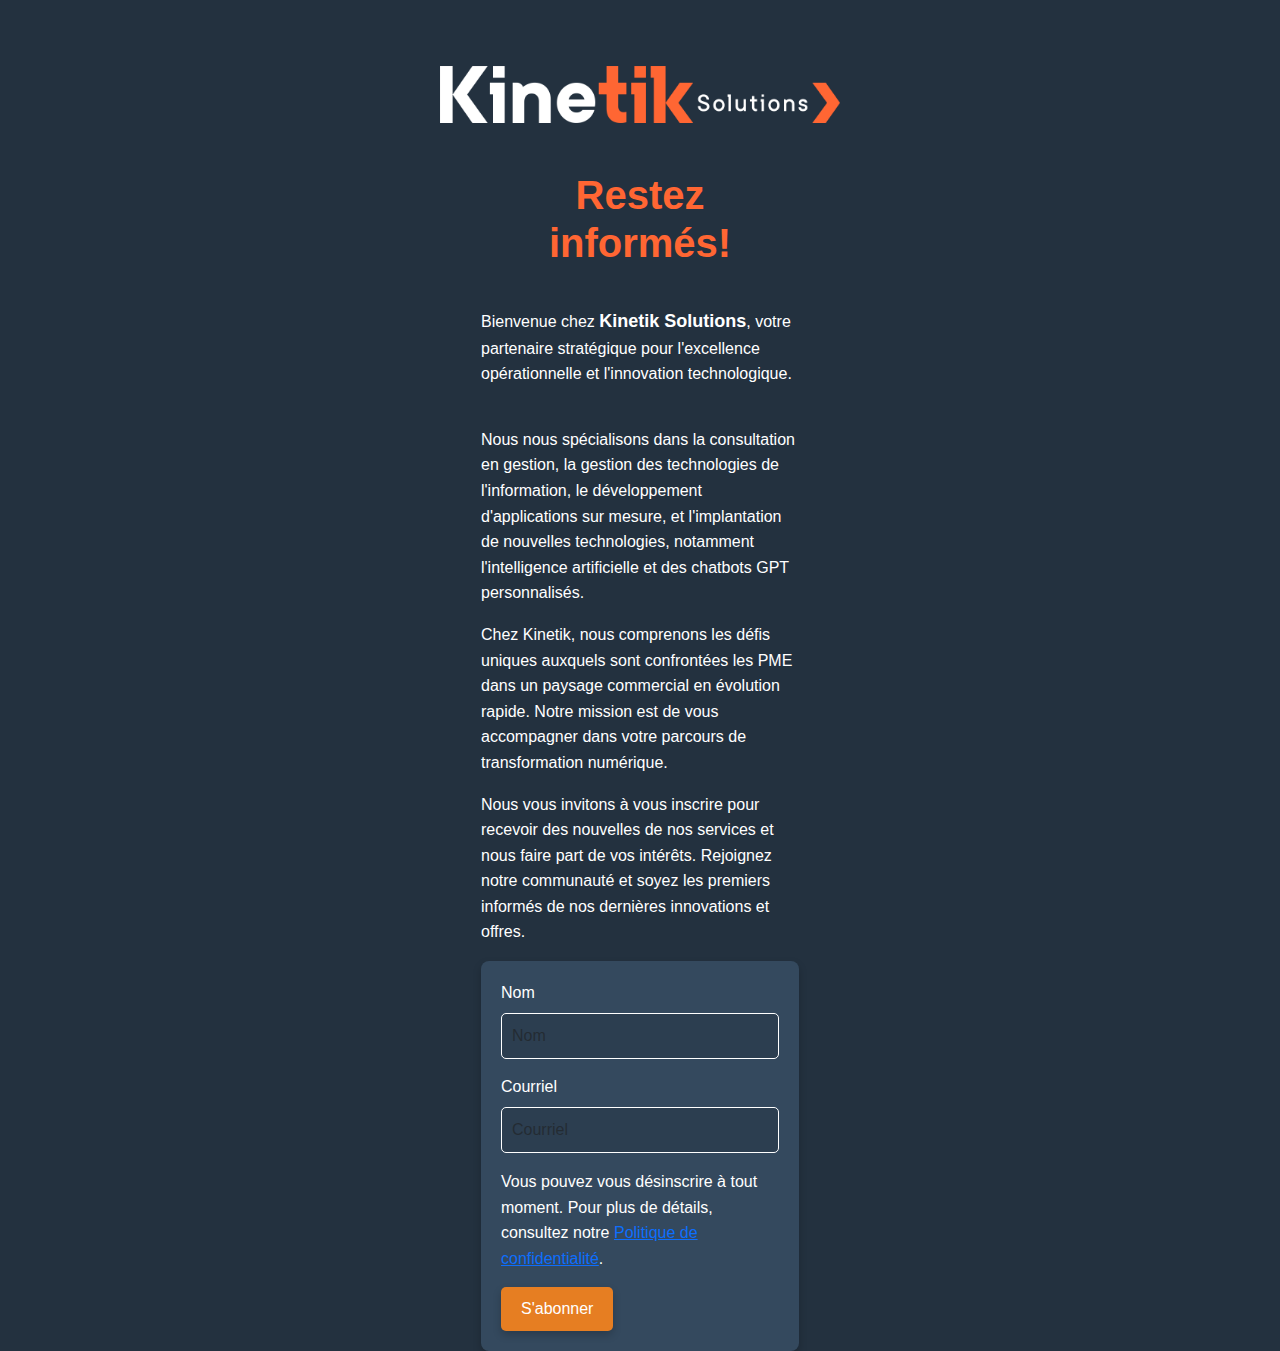
==== commit a9f32266: "Révision FR." ====
--- a/index.html
+++ b/index.html
@@ -5,20 +5,76 @@
     <meta charset="UTF-8">
     <meta name="viewport" content="width=device-width, initial-scale=1.0">
     <link href="https://cdn.jsdelivr.net/npm/bootstrap@5.1.3/dist/css/bootstrap.min.css" rel="stylesheet">
+    <link href="https://fonts.googleapis.com/css2?family=Roboto:wght@400;700&display=swap" rel="stylesheet">
     <script src="https://code.jquery.com/jquery-3.6.0.min.js"></script>
     <title>Contact Form</title>
-
     <style>
         body {
-
             background-color: #23313F;
             color: #ffffff;
+            font-family: 'Open Sans', sans-serif;
+            /* Choose a modern, easy-to-read font */
+        }
 
+        .container {
+            max-width: 75%;
+
+        }
+
+        h1 {
+            color: #ff6633;
+            font-weight: bold;
+            margin-bottom: 1rem;
+
+        }
+
+        p {
+            font-size: 1rem;
+            line-height: 1.6;
+            /* Increase line spacing */
+            margin-bottom: 1rem;
+            /* Add more space below paragraphs */
+        }
+
+        input[type="text"],
+        input[type="email"] {
+            border: 1px solid #fff;
+            border-radius: 5px;
+            /* Rounded corners */
+            background-color: #2c3e50;
+            /* Lighter than the body background */
+            padding: 10px;
+            /* More padding inside the fields */
+            margin-bottom: 1rem;
+            /* Add more space below input fields */
+        }
+
+        .btn-primary {
+            background-color: #e67e22;
+            /* Brighter, more inviting color */
+            border: none;
+            border-radius: 5px;
+            padding: 10px 20px;
+            box-shadow: 0px 4px 8px 0px rgba(0, 0, 0, 0.2);
+            /* Subtle shadow */
+            transition: background-color 0.3s;
+            /* Smooth transition for hover */
+        }
+
+        .btn-primary:hover {
+            background-color: #d35400;
+            /* Slightly darker shade on hover */
+        }
+
+        form {
+            background: #34495e;
+            padding: 20px;
+            border-radius: 8px;
+            box-shadow: 0px 4px 8px 0px rgba(0, 0, 0, 0.2);
+            /* Subtle shadow for depth */
         }
     </style>
 </head>
-
-
 
 <body>
 
@@ -35,40 +91,42 @@
         <div class="row justify-content-center">
             <div class="col-md-6">
                 <div class="container mt-5">
-                    <h1 class="text-center">Be the first to know!</h1>
-                    <p class="text-center">
-                        Welcome to <strong><span style="font-size: 16px;">Kinetik Solutions</span></strong> –
-                        your Gateway to AI-Powered Business Excellence!</p><br>
-                    <p>Subscribe now to be among the first to witness the future of operational efficiency
-                        with our revolutionary products: mPulse,&nbsp;Servo Chat and Servo AI.</p>
-                    <p>💫 Be a part of the exclusive circle that gets priority access to groundbreaking
-                        features.&nbsp;<br></p>
-                    <p>💫 Enjoy early bird discounts that reward your eagerness to innovate.<br></p>
-                    <p>Don't just stay updated; stay ahead with insights and updates tailor-made for
-                        industry leaders like you. Join the elite waiting list by subscribing to our
-                        newsletter today</p>
+                    <h1 class="text-center">Restez informés!</h1>
+                    <br>
+                    <p class="text-justified">
+                        Bienvenue chez <strong><span style="font-size: 18px;">Kinetik Solutions</span></strong>, votre
+                        partenaire stratégique pour l'excellence opérationnelle et l'innovation technologique.</p><br>
+                    <p>Nous nous spécialisons dans la consultation en gestion, la gestion des technologies de
+                        l'information, le développement d'applications sur mesure, et l'implantation de nouvelles
+                        technologies, notamment l'intelligence artificielle et des chatbots GPT personnalisés.</p>
+                    <p>Chez Kinetik, nous comprenons les défis uniques auxquels sont confrontées les PME dans un paysage
+                        commercial en évolution rapide. Notre mission est de vous accompagner dans votre parcours de
+                        transformation numérique.</p>
+                    <p>Nous vous invitons à vous inscrire pour recevoir des nouvelles de nos services et nous faire part
+                        de vos intérêts. Rejoignez notre communauté et soyez les premiers informés de nos dernières
+                        innovations et offres.</p>
                     <form id="subscribe-form">
                         <div class="mb-3">
-                            <label for="name" class="form-label">Name</label>
-                            <input type="text" class="form-control" id="name" name="fields[name]" placeholder="Name"
+                            <label for="name" class="form-label">Nom</label>
+                            <input type="text" class="form-control" id="name" name="fields[name]" placeholder="Nom"
                                 autocomplete="given-name">
                         </div>
                         <div class="mb-3">
-                            <label for="email" class="form-label">Email</label>
-                            <input type="email" class="form-control" id="email" name="fields[email]" placeholder="Email"
-                                autocomplete="email" required>
+                            <label for="email" class="form-label">Courriel</label>
+                            <input type="email" class="form-control" id="email" name="fields[email]"
+                                placeholder="Courriel" autocomplete="email" required>
                         </div>
                         <div class="mb-3">
-                            <p>You can unsubscribe anytime. For more details, review our <a
-                                    href="privacy_policy.html">Privacy
-                                    Policy</a>.</p>
+                            <p>Vous pouvez vous désinscrire à tout moment. Pour plus de détails, consultez notre <a
+                                    href="privacy_policy.html">Politique de confidentialité</a>.</p>
                         </div>
-                        <button type="submit" class="btn btn-primary">Subscribe</button>
+                        <button type="submit" class="btn btn-primary">S'abonner</button>
                     </form>
                     <div id="thank-you" class="mt-3" style="display:none;">
-                        <h4>Thank you!</h4>
-                        <p>You have successfully joined our subscriber list.</p>
+                        <h4>Merci!</h4>
+                        <p>Vous vous êtes abonné avec succès à notre liste.</p>
                     </div>
+
                 </div>
             </div>
         </div>
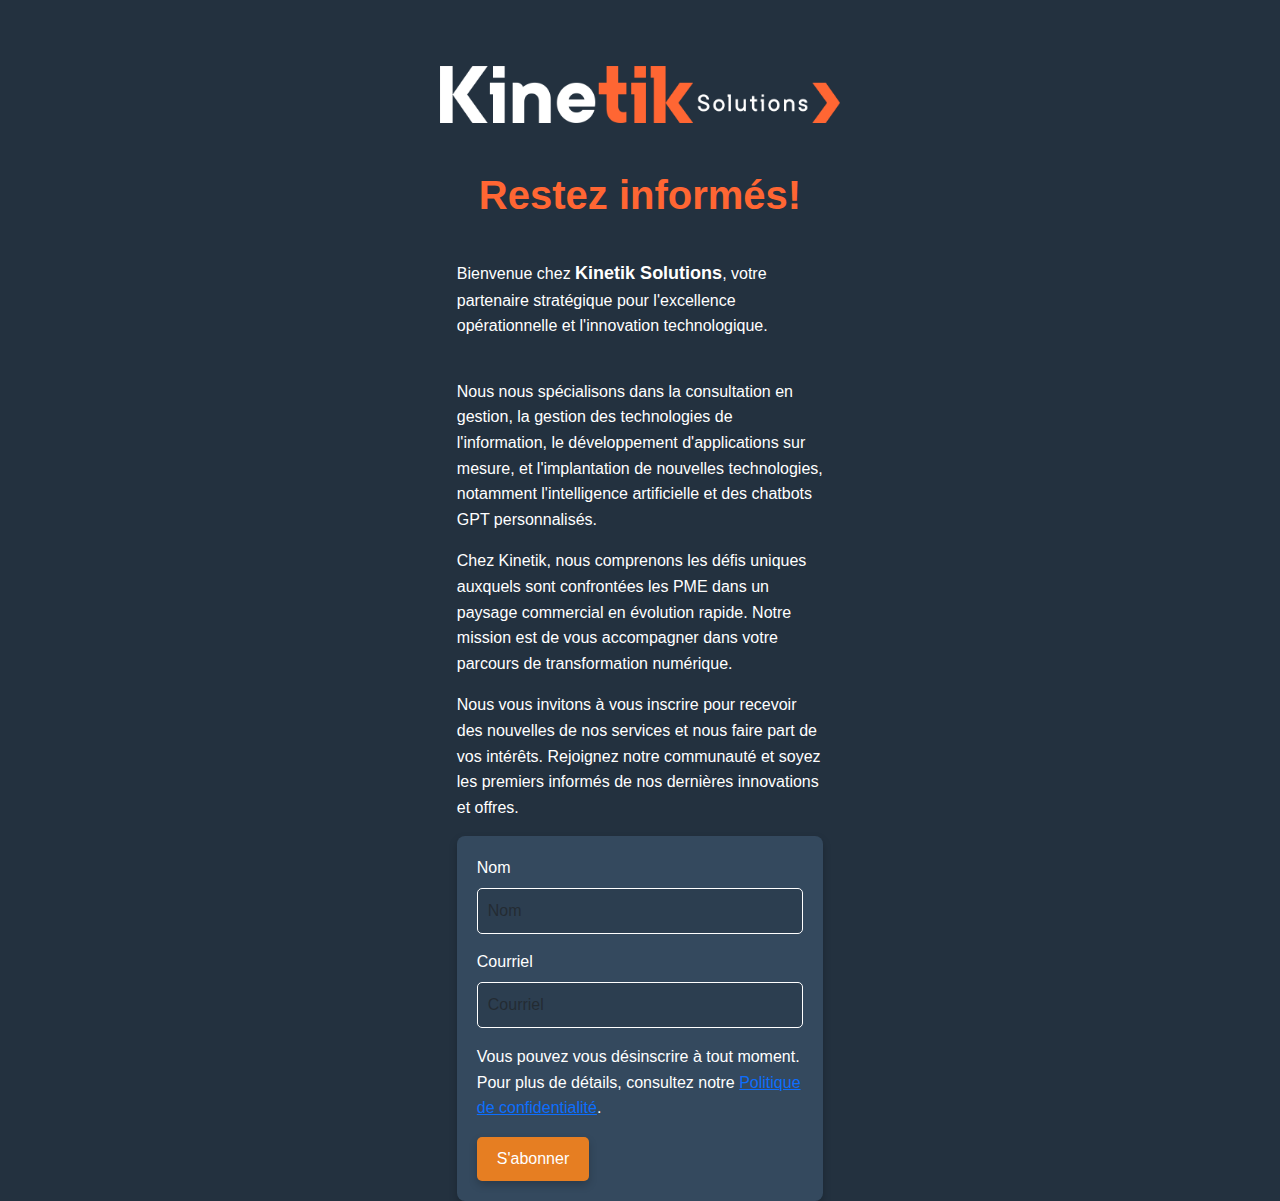
==== commit d55e8a81: "Correction width" ====
--- a/index.html
+++ b/index.html
@@ -17,7 +17,7 @@
         }
 
         .container {
-            max-width: 75%;
+            max-width: 80%;
 
         }
 
